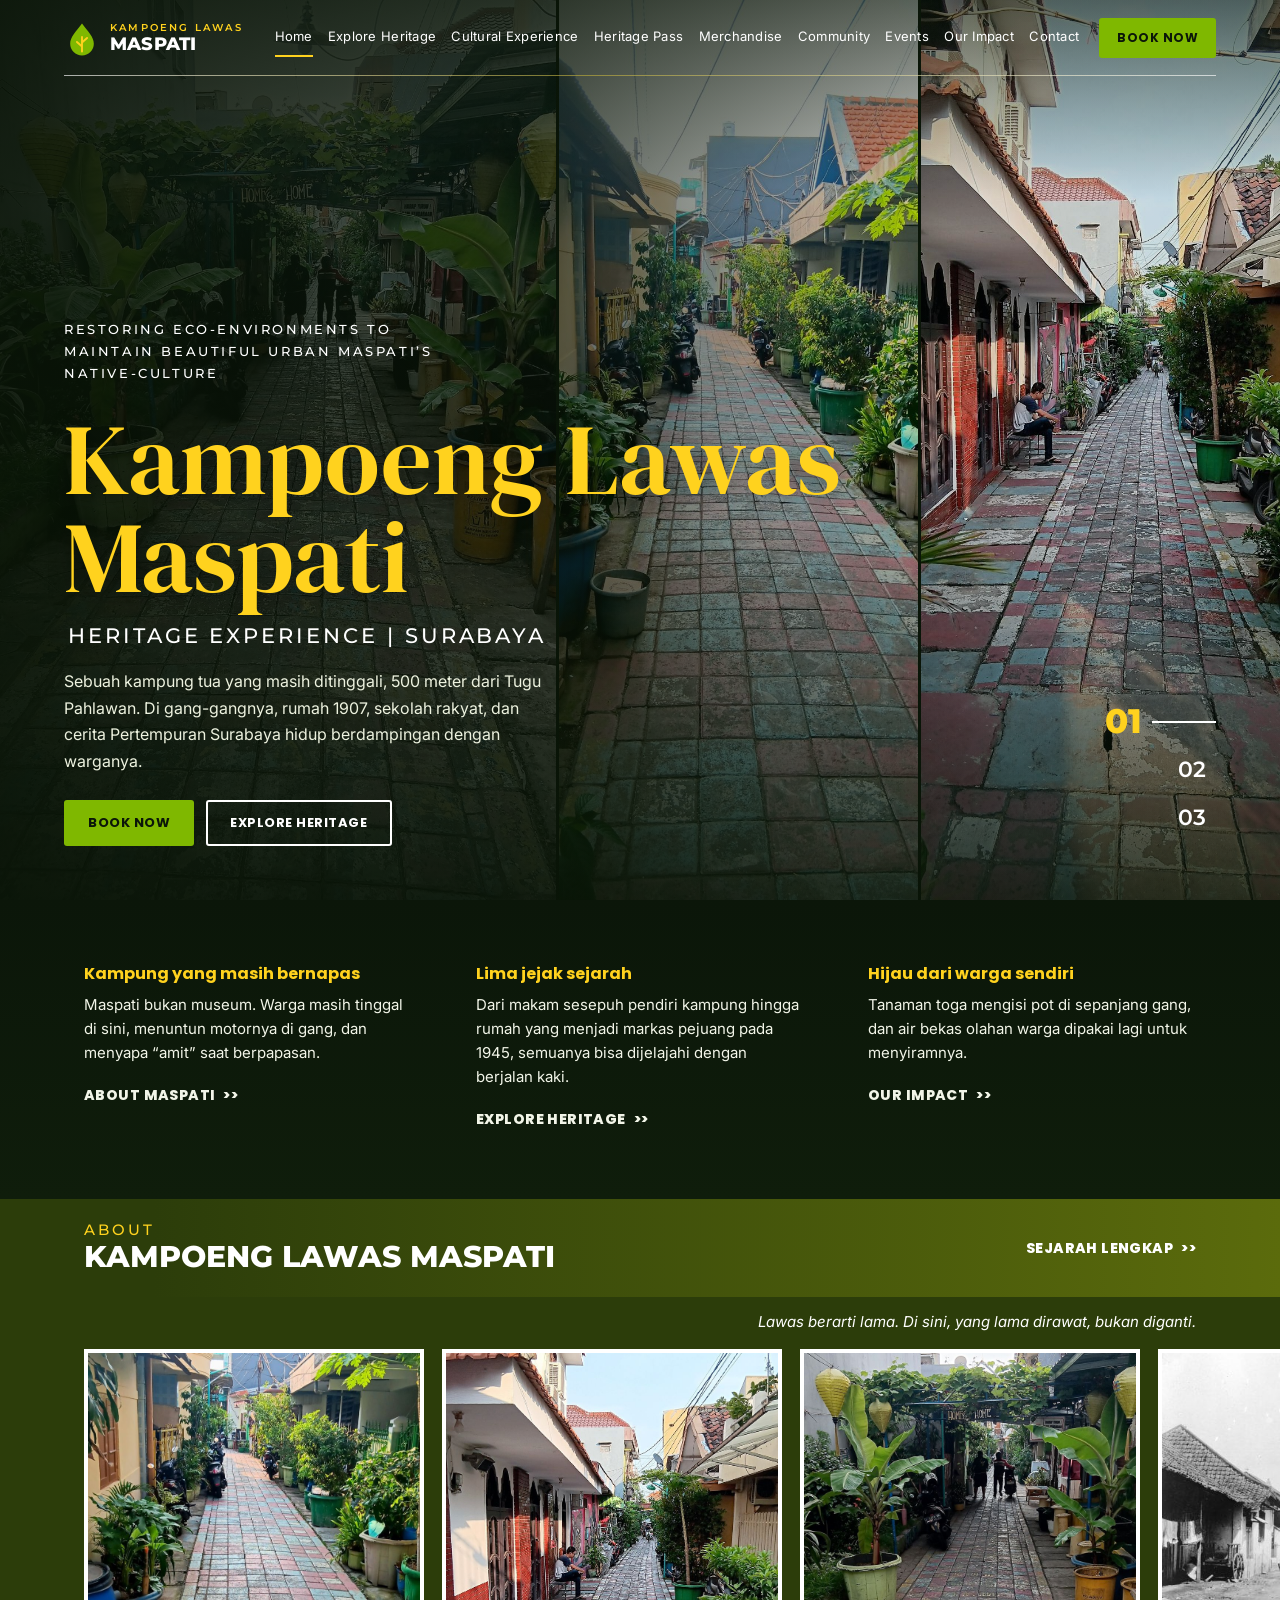
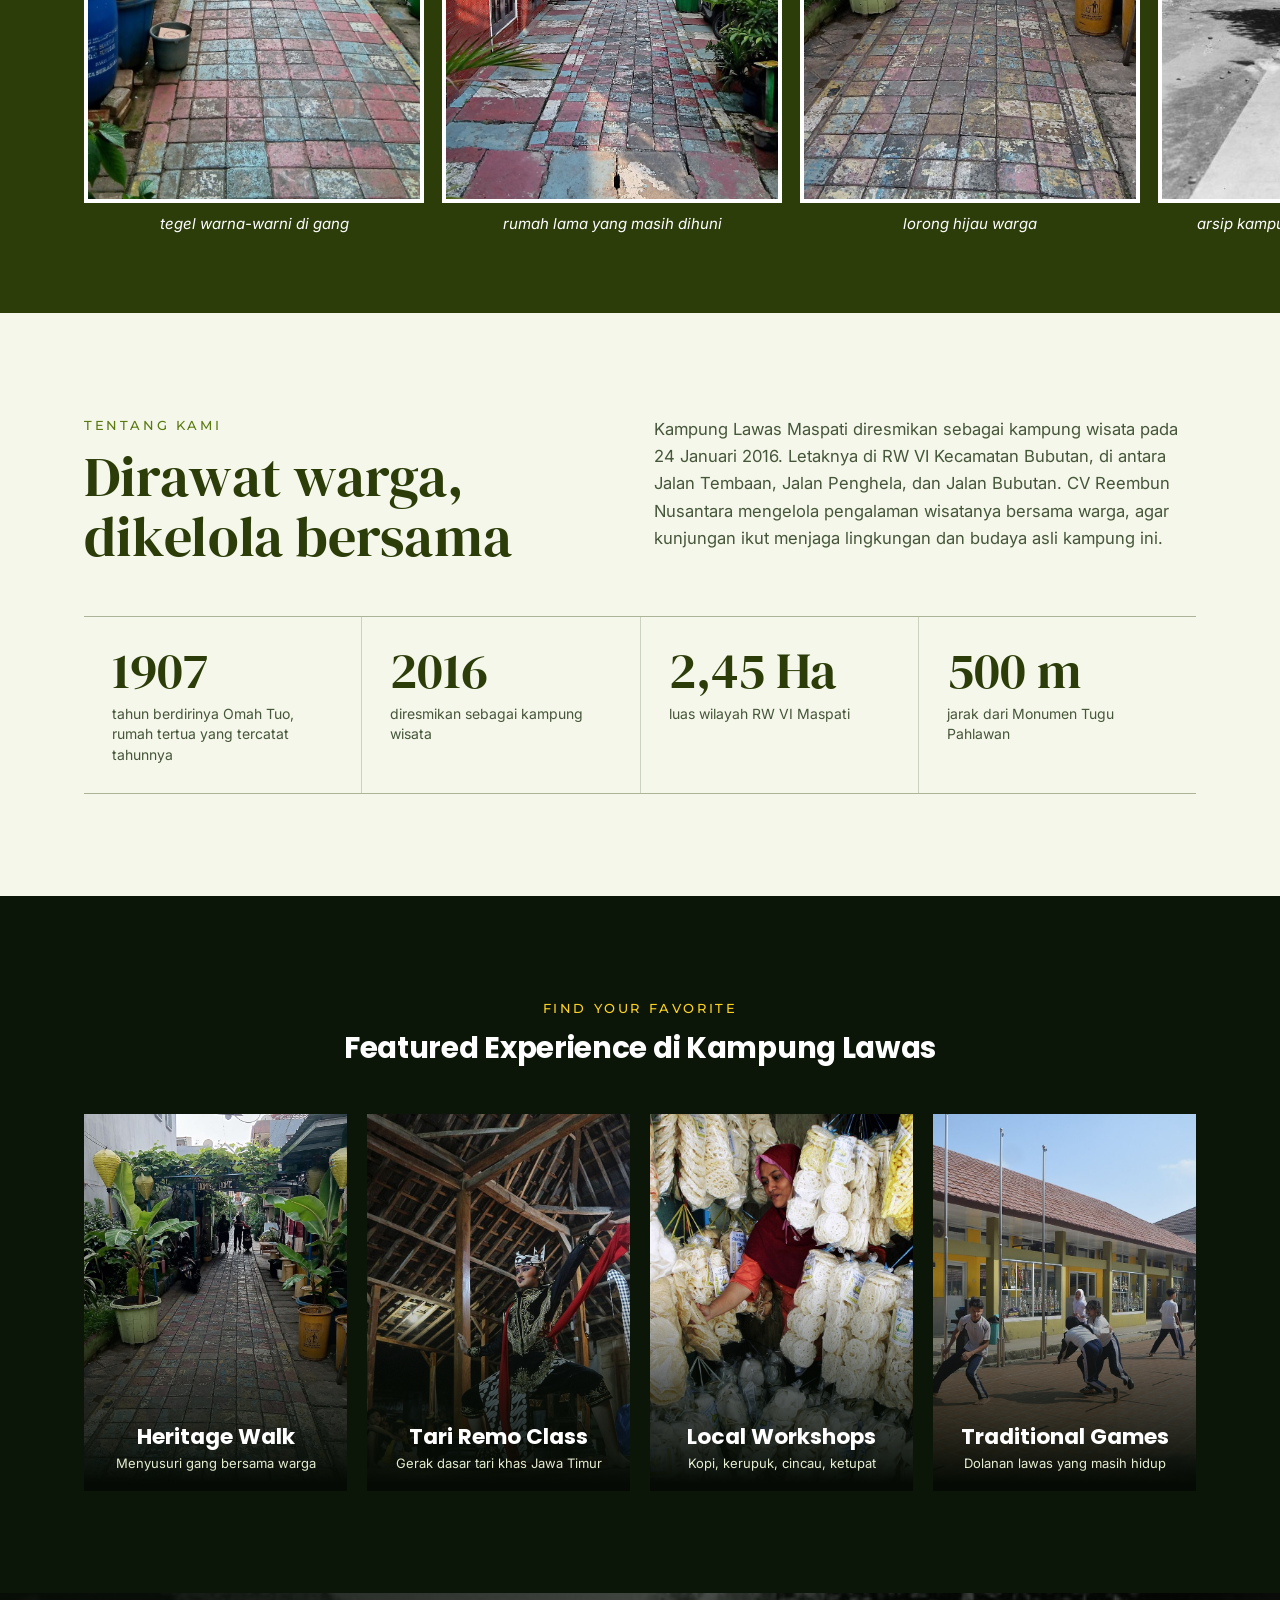
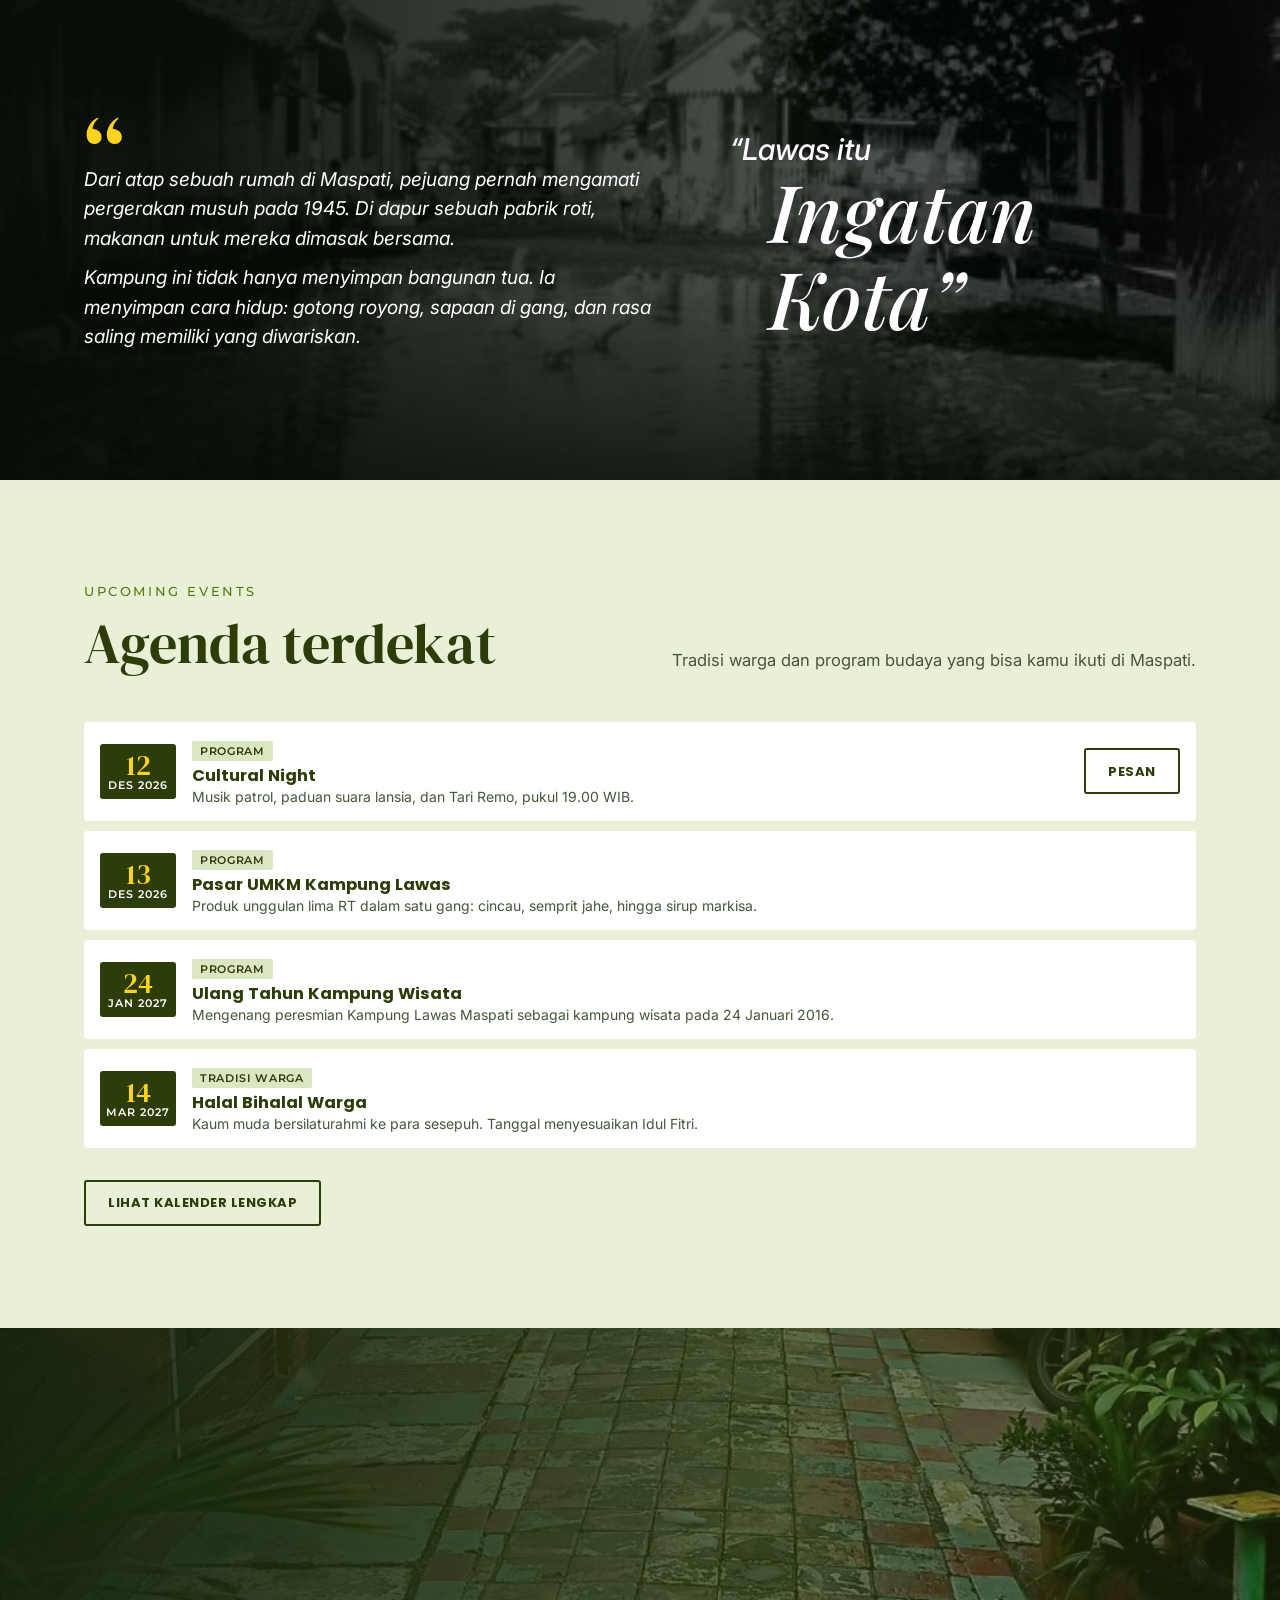
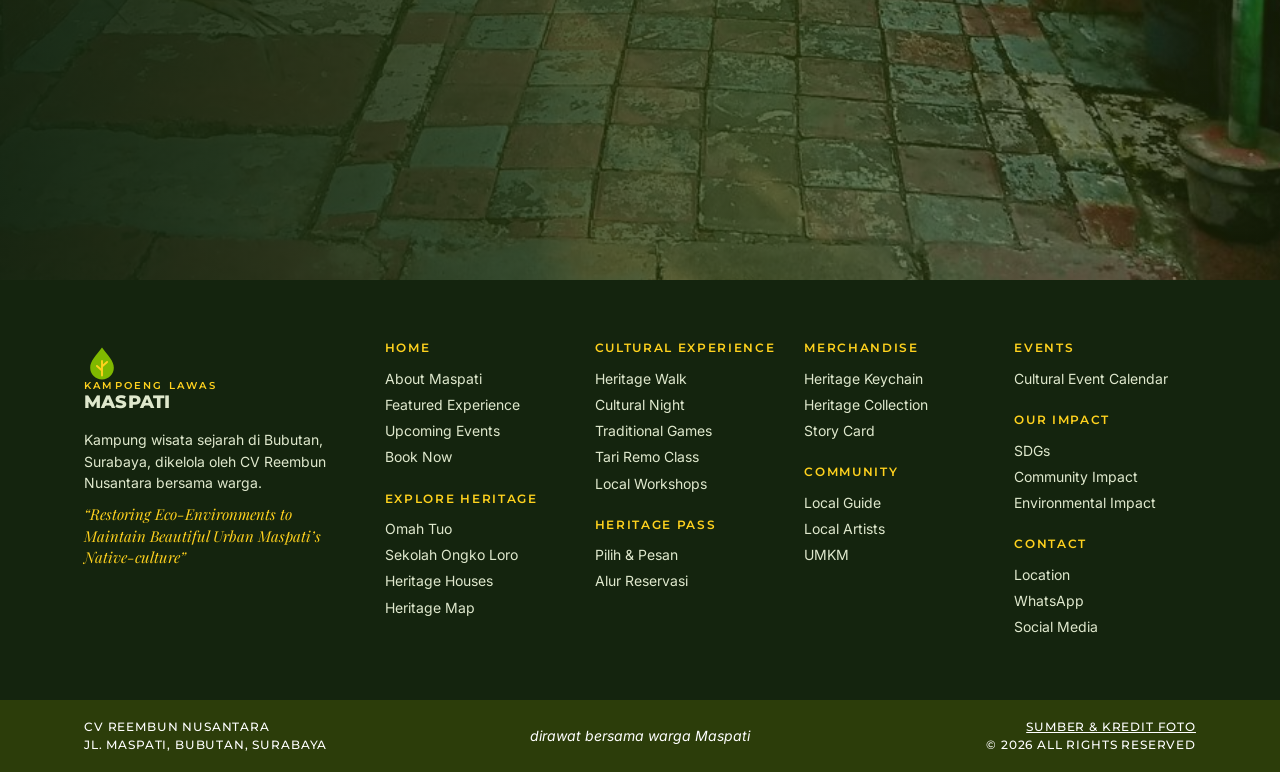
==== index.html @ 23a70f5b "Add Kampoeng Lawas Maspati website Static multi-page site for CV Reembun Nusantara with heritage map" ====
<!doctype html>
<html lang="id">
<head>
<meta charset="utf-8">
<meta name="viewport" content="width=device-width, initial-scale=1">
<title>Kampoeng Lawas Maspati | Heritage Experience Surabaya</title>
<meta name="description" content="Kampung wisata sejarah di jantung Surabaya, dikelola CV Reembun Nusantara. Jelajahi Omah Tuo, Sekolah Ongko Loro, dan budaya warga Maspati.">
<link rel="icon" href="assets/favicon.svg" type="image/svg+xml">
<link rel="preconnect" href="https://fonts.googleapis.com">
<link rel="preconnect" href="https://fonts.gstatic.com" crossorigin>
<link href="https://fonts.googleapis.com/css2?family=DM+Serif+Display&family=Inter:ital,wght@0,400;0,600;1,400;1,500&family=Montserrat:wght@400;500;600;700;800&family=Playfair+Display:ital,wght@1,500&family=Poppins:wght@600;700;800&display=swap" rel="stylesheet">
<link rel="stylesheet" href="css/style.css">
<script>document.documentElement.classList.add("js")</script>
</head>
<body>
<a class="skip" href="#isi">Lewati ke isi</a>
<header class="site-header">
  <div class="header-in">
    <a class="brand" href="index.html" aria-label="Kampoeng Lawas Maspati, beranda"><svg viewBox="0 0 64 64" aria-hidden="true"><path d="M32 6C21 21 11 30 11 42a21 21 0 0 0 42 0C53 30 43 21 32 6Z" fill="#7fb800"/><path d="M32 56V30m0 10 9-8m-9 15-9-8" fill="none" stroke="#ffd21e" stroke-width="3.4" stroke-linecap="round"/></svg><span><small>Kampoeng Lawas</small><b>Maspati</b></span></a>
    <button class="burger" type="button" aria-label="Buka menu" aria-expanded="false" aria-controls="nav"><span></span><span></span><span></span></button>
    <nav class="nav" id="nav" aria-label="Menu utama">
      <ul class="nav-list">
        <li class="nav-item"><a class="nav-link" href="index.html" aria-current="page">Home</a>
          <ul class="sub"><li><a href="index.html#about">About Maspati</a></li><li><a href="index.html#featured">Featured Experience</a></li><li><a href="index.html#upcoming">Upcoming Events</a></li><li><a href="index.html#book">Book Now</a></li></ul></li>
        <li class="nav-item"><a class="nav-link" href="explore.html">Explore Heritage</a>
          <ul class="sub"><li><a href="explore.html#omah-tuo">Omah Tuo</a></li><li><a href="explore.html#ongko-loro">Sekolah Ongko Loro</a></li><li><a href="explore.html#houses">Heritage Houses</a></li><li><a href="explore.html#map">Heritage Map</a></li></ul></li>
        <li class="nav-item"><a class="nav-link" href="experience.html">Cultural Experience</a>
          <ul class="sub"><li><a href="experience.html#walk">Heritage Walk</a></li><li><a href="experience.html#night">Cultural Night</a></li><li><a href="experience.html#games">Traditional Games</a></li><li><a href="experience.html#remo">Tari Remo Class</a></li><li><a href="experience.html#workshops">Local Workshops</a></li></ul></li>
        <li class="nav-item"><a class="nav-link" href="pass.html">Heritage Pass</a>
          <ul class="sub"><li><a href="pass.html#booking">Pilih & Pesan</a></li><li><a href="pass.html#alur">Alur Reservasi</a></li></ul></li>
        <li class="nav-item"><a class="nav-link" href="merchandise.html">Merchandise</a>
          <ul class="sub"><li><a href="merchandise.html#keychain">Heritage Keychain</a></li><li><a href="merchandise.html#collection">Heritage Collection</a></li><li><a href="merchandise.html#story">Story Card</a></li></ul></li>
        <li class="nav-item"><a class="nav-link" href="community.html">Community</a>
          <ul class="sub"><li><a href="community.html#guide">Local Guide</a></li><li><a href="community.html#artists">Local Artists</a></li><li><a href="community.html#umkm">UMKM</a></li></ul></li>
        <li class="nav-item"><a class="nav-link" href="events.html">Events</a>
          <ul class="sub"><li><a href="events.html#calendar">Cultural Event Calendar</a></li></ul></li>
        <li class="nav-item"><a class="nav-link" href="impact.html">Our Impact</a>
          <ul class="sub"><li><a href="impact.html#sdgs">SDGs</a></li><li><a href="impact.html#community">Community Impact</a></li><li><a href="impact.html#environment">Environmental Impact</a></li></ul></li>
        <li class="nav-item"><a class="nav-link" href="contact.html">Contact</a>
          <ul class="sub"><li><a href="contact.html#location">Location</a></li><li><a href="contact.html#whatsapp">WhatsApp</a></li><li><a href="contact.html#social">Social Media</a></li></ul></li>
      </ul>
    </nav>
    <a class="btn btn--lime header-cta" href="pass.html">Book Now</a>
  </div>
</header>
<main id="isi">
<section class="hero">
  <div class="hero-panels" aria-hidden="true">
    <div class="hp is-active"><img src="assets/img/maspati-3.jpg" alt="" style="object-position:50% 62%"></div>
    <div class="hp"><img src="assets/img/maspati-1.jpg" alt="" style="object-position:50% 60%"></div>
    <div class="hp"><img src="assets/img/maspati-2.jpg" alt="" style="object-position:50% 60%"></div>
  </div>
  <div class="hero-body">
    <div>
      <p class="eyebrow">Restoring Eco-Environments to Maintain Beautiful Urban Maspati’s Native-culture</p>
      <h1><span>Kampoeng Lawas</span><span>Maspati</span></h1>
      <p class="hero-sub">Heritage Experience | Surabaya</p>
      <p class="hero-txt">Sebuah kampung tua yang masih ditinggali, 500 meter dari Tugu Pahlawan. Di gang-gangnya, rumah 1907, sekolah rakyat, dan cerita Pertempuran Surabaya hidup berdampingan dengan warganya.</p>
      <div class="btns"><a class="btn btn--lime" href="pass.html">Book Now</a><a class="btn btn--line" href="explore.html">Explore Heritage</a></div>
    </div>
    <div class="hero-index" role="group" aria-label="Pilih foto gang">
      <button type="button">01</button><button type="button">02</button><button type="button">03</button>
    </div>
  </div>
</section>

<section class="trio"><div class="wrap trio-grid">
  <div class="reveal"><h2>Kampung yang masih bernapas</h2><p>Maspati bukan museum. Warga masih tinggal di sini, menuntun motornya di gang, dan menyapa “amit” saat berpapasan.</p><a class="swipe" href="#about">About Maspati</a></div>
  <div class="reveal"><h2>Lima jejak sejarah</h2><p>Dari makam sesepuh pendiri kampung hingga rumah yang menjadi markas pejuang pada 1945, semuanya bisa dijelajahi dengan berjalan kaki.</p><a class="swipe" href="explore.html">Explore Heritage</a></div>
  <div class="reveal"><h2>Hijau dari warga sendiri</h2><p>Tanaman toga mengisi pot di sepanjang gang, dan air bekas olahan warga dipakai lagi untuk menyiramnya.</p><a class="swipe" href="impact.html">Our Impact</a></div>
</div></section>

<section class="band" id="about">
  <div class="band-head"><div class="wrap">
    <div><small>About</small><strong>KAMPOENG LAWAS MASPATI</strong></div>
    <a class="swipe" href="explore.html">Sejarah lengkap</a>
  </div></div>
  <div class="wrap"><p class="band-tag caption-it">Lawas berarti lama. Di sini, yang lama dirawat, bukan diganti.</p></div>
  <div class="photo-strip" tabindex="0" aria-label="Galeri foto gang Maspati">
    <figure><div class="frame"><img src="assets/img/maspati-1.jpg" alt="Gang Maspati dengan lantai tegel warna-warni dan deretan pot hijau" loading="lazy" style="object-position:50% 70%"></div><figcaption class="caption-it">tegel warna-warni di gang</figcaption></figure>
    <figure><div class="frame"><img src="assets/img/maspati-2.jpg" alt="Rumah lama berdinding merah muda di sisi gang Maspati" loading="lazy" style="object-position:50% 40%"></div><figcaption class="caption-it">rumah lama yang masih dihuni</figcaption></figure>
    <figure><div class="frame"><img src="assets/img/maspati-3.jpg" alt="Lorong hijau dengan tanaman pisang hias di Maspati" loading="lazy" style="object-position:50% 60%"></div><figcaption class="caption-it">lorong hijau warga</figcaption></figure>
    <figure><div class="frame"><img src="assets/img/kampung-lama.jpg" alt="Foto arsip jalan kampung di Surabaya masa lalu" loading="lazy"></div><figcaption class="caption-it">arsip kampung Surabaya tempo dulu</figcaption></figure>
  </div>
</section>

<section class="sec sec--light"><div class="wrap">
  <div class="grid-2" style="margin-bottom:clamp(28px,4vw,48px)">
    <div class="reveal"><p class="eyebrow">Tentang kami</p><h2 class="title mt" style="margin-top:12px">Dirawat warga, dikelola bersama</h2></div>
    <div class="reveal"><p class="lead">Kampung Lawas Maspati diresmikan sebagai kampung wisata pada 24 Januari 2016. Letaknya di RW VI Kecamatan Bubutan, di antara Jalan Tembaan, Jalan Penghela, dan Jalan Bubutan. CV Reembun Nusantara mengelola pengalaman wisatanya bersama warga, agar kunjungan ikut menjaga lingkungan dan budaya asli kampung ini.</p></div>
  </div>
  <div class="stats reveal">
    <div class="stat"><b>1907</b><span>tahun berdirinya Omah Tuo, rumah tertua yang tercatat tahunnya</span></div>
    <div class="stat"><b>2016</b><span>diresmikan sebagai kampung wisata</span></div>
    <div class="stat"><b>2,45 Ha</b><span>luas wilayah RW VI Maspati</span></div>
    <div class="stat"><b>500 m</b><span>jarak dari Monumen Tugu Pahlawan</span></div>
  </div>
</div></section>

<section class="sec sec--dark" id="featured"><div class="wrap">
  <div class="sec-head" style="text-align:center;justify-items:center"><p class="eyebrow">Find your favorite</p><h2 class="subtitle">Featured Experience di Kampung Lawas</h2></div>
  <div class="places">
    <a class="place reveal" href="experience.html#walk"><img src="assets/img/maspati-3.jpg" alt="Gang Maspati yang rimbun oleh pot tanaman" loading="lazy"><div><h3>Heritage Walk</h3><p>Menyusuri gang bersama warga</p></div></a>
    <a class="place reveal" href="experience.html#remo"><img src="assets/img/tari-remo.jpg" alt="Penari Remo di atas panggung pendopo" loading="lazy"><div><h3>Tari Remo Class</h3><p>Gerak dasar tari khas Jawa Timur</p></div></a>
    <a class="place reveal" href="experience.html#workshops"><img src="assets/img/kerupuk.jpg" alt="Kerupuk pasir aneka warna yang digantung" loading="lazy"><div><h3>Local Workshops</h3><p>Kopi, kerupuk, cincau, ketupat</p></div></a>
    <a class="place reveal" href="experience.html#games"><img src="assets/img/gobak-sodor.jpg" alt="Anak-anak bermain gobak sodor di halaman" loading="lazy"><div><h3>Traditional Games</h3><p>Dolanan lawas yang masih hidup</p></div></a>
  </div>
</div></section>

<section class="quote">
  <img src="assets/img/kampung-lama-2.jpg" alt="" loading="lazy">
  <div class="wrap quote-in">
    <div class="reveal">
      <div class="quote-mark" aria-hidden="true">“</div>
      <p class="quote-txt">Dari atap sebuah rumah di Maspati, pejuang pernah mengamati pergerakan musuh pada 1945. Di dapur sebuah pabrik roti, makanan untuk mereka dimasak bersama.</p>
      <p class="quote-txt">Kampung ini tidak hanya menyimpan bangunan tua. Ia menyimpan cara hidup: gotong royong, sapaan di gang, dan rasa saling memiliki yang diwariskan.</p>
    </div>
    <p class="quote-big reveal">“Lawas itu<em>Ingatan Kota”</em></p>
  </div>
</section>

<section class="sec sec--sage" id="upcoming"><div class="wrap">
  <div class="sec-head sec-head--split">
  <p class="eyebrow">Upcoming events</p>
  <h2 class="title">Agenda terdekat</h2>
  <p class="lead">Tradisi warga dan program budaya yang bisa kamu ikuti di Maspati.</p>
</div>
  <ul class="ev-list" data-upcoming="4"></ul>
  <p class="mt"><a class="btn btn--ghost" href="events.html">Lihat kalender lengkap</a></p>
</div></section>

<section class="cta" id="book">
  <img src="assets/img/maspati-2.jpg" alt="" loading="lazy">
  <div class="wrap reveal">
    <p class="eyebrow" style="color:var(--gold);margin-bottom:10px">Book now</p>
    <h2 class="title">Satu pass untuk masuk ke cerita Maspati</h2>
    <p>Pilih pengalaman, tentukan tanggal, lalu tunjukkan QR e-ticket saat tiba. Heritage Walk mulai Rp5.000 per orang.</p>
    <a class="btn btn--lime" href="pass.html">Pesan Heritage Pass</a>
  </div>
</section>
</main>
<footer>
  <div class="foot-map"><div class="wrap foot-grid">
    <div class="foot-brand">
      <a class="brand" href="index.html" aria-label="Beranda"><svg viewBox="0 0 64 64" aria-hidden="true"><path d="M32 6C21 21 11 30 11 42a21 21 0 0 0 42 0C53 30 43 21 32 6Z" fill="#7fb800"/><path d="M32 56V30m0 10 9-8m-9 15-9-8" fill="none" stroke="#ffd21e" stroke-width="3.4" stroke-linecap="round"/></svg><span><small>Kampoeng Lawas</small><b>Maspati</b></span></a>
      <p>Kampung wisata sejarah di Bubutan, Surabaya, dikelola oleh CV Reembun Nusantara bersama warga.</p>
      <em>“Restoring Eco-Environments to Maintain Beautiful Urban Maspati’s Native-culture”</em>
    </div>
    <div><h2>Home</h2><a href="index.html#about">About Maspati</a><a href="index.html#featured">Featured Experience</a><a href="index.html#upcoming">Upcoming Events</a><a href="index.html#book">Book Now</a><h2>Explore Heritage</h2><a href="explore.html#omah-tuo">Omah Tuo</a><a href="explore.html#ongko-loro">Sekolah Ongko Loro</a><a href="explore.html#houses">Heritage Houses</a><a href="explore.html#map">Heritage Map</a></div>
    <div><h2>Cultural Experience</h2><a href="experience.html#walk">Heritage Walk</a><a href="experience.html#night">Cultural Night</a><a href="experience.html#games">Traditional Games</a><a href="experience.html#remo">Tari Remo Class</a><a href="experience.html#workshops">Local Workshops</a><h2>Heritage Pass</h2><a href="pass.html#booking">Pilih & Pesan</a><a href="pass.html#alur">Alur Reservasi</a></div>
    <div><h2>Merchandise</h2><a href="merchandise.html#keychain">Heritage Keychain</a><a href="merchandise.html#collection">Heritage Collection</a><a href="merchandise.html#story">Story Card</a><h2>Community</h2><a href="community.html#guide">Local Guide</a><a href="community.html#artists">Local Artists</a><a href="community.html#umkm">UMKM</a></div>
    <div><h2>Events</h2><a href="events.html#calendar">Cultural Event Calendar</a><h2>Our Impact</h2><a href="impact.html#sdgs">SDGs</a><a href="impact.html#community">Community Impact</a><a href="impact.html#environment">Environmental Impact</a><h2>Contact</h2><a href="contact.html#location">Location</a><a href="contact.html#whatsapp">WhatsApp</a><a href="contact.html#social">Social Media</a></div>
  </div></div>
  <div class="foot-bar"><div class="wrap">
    <p>CV REEMBUN NUSANTARA<br>JL. MASPATI, BUBUTAN, SURABAYA</p>
    <p>dirawat bersama warga Maspati</p>
    <p><a href="credits.html">SUMBER &amp; KREDIT FOTO</a><br>© 2026 ALL RIGHTS RESERVED</p>
  </div></div>
</footer>
<script src="js/config.js"></script>
<script src="js/main.js"></script>
</body>
</html>
---- css/style.css ----
/* ==========================================================
   Kampoeng Lawas Maspati — CV Reembun Nusantara
   Palet hijau tua–muda, aksen kuning dari referensi desain.
   Font: DM Serif Display (judul), Montserrat (label),
   Poppins (subjudul), Inter (isi), Playfair Display (italik).
   ========================================================== */
:root{
  --forest-950:#0b1609; --forest-900:#14240e; --moss-800:#2c3d0a; --olive-700:#4a5c0e;
  --leaf-600:#5a7a10; --lime-500:#7fb800; --lime-300:#b5d65a; --sage-200:#dbe6c2;
  --sage-100:#eaf0d8; --sage-50:#f4f7e9; --gold:#ffd21e; --white:#fff;
  --ink:#1b2a12; --ink-soft:#46563a;
  --serif:"DM Serif Display",Georgia,serif; --label:"Montserrat",Arial,sans-serif;
  --head:"Poppins",Arial,sans-serif; --body:"Inter",Arial,sans-serif;
  --italic:"Playfair Display",Georgia,serif;
  --gutter:clamp(16px,5vw,72px); --wrap:1240px; --header:76px;
}
*,*::before,*::after{box-sizing:border-box}
html{scroll-behavior:smooth;scroll-padding-top:calc(var(--header) + 16px);-webkit-text-size-adjust:100%}
body{margin:0;background:var(--forest-950);color:var(--ink);font:400 16px/1.65 var(--body);overflow-x:hidden}
[hidden]{display:none!important}
img,svg{display:block;max-width:100%}
img{height:auto}
a{color:inherit}
h1,h2,h3,h4,p,ul,ol,figure{margin:0}
ul,ol{padding:0;list-style:none}
button,input,select,textarea{font:inherit;color:inherit}
button{cursor:pointer}
:focus-visible{outline:3px solid var(--gold);outline-offset:3px}
.skip{position:fixed;left:16px;top:-60px;z-index:200;background:var(--gold);color:var(--ink);padding:10px 16px;font-weight:600}
.skip:focus{top:12px}
.wrap{width:min(100%,var(--wrap));margin-inline:auto;padding-inline:var(--gutter)}
main{display:block}

/* ---------- tipografi ---------- */
.eyebrow{font:500 clamp(11px,1.1vw,13px)/1.5 var(--label);letter-spacing:.2em;text-transform:uppercase}
.title{font:400 clamp(32px,4.4vw,56px)/1.08 var(--serif);letter-spacing:.002em}
.title--md{font-size:clamp(26px,3vw,38px)}
.subtitle{font:700 clamp(21px,2.3vw,30px)/1.2 var(--head);letter-spacing:-.01em}
.lead{font-size:clamp(16px,1.3vw,18px);max-width:64ch}
.caption-it{font:italic 400 15px/1.5 var(--body)}
.sec-head{display:grid;gap:12px;margin-bottom:clamp(28px,4vw,48px)}
.sec-head--split{grid-template-columns:minmax(0,1fr) minmax(0,1fr);align-items:end;gap:12px 48px}
.sec-head--split .eyebrow{grid-column:1/-1}
.sec-head--split .lead{justify-self:end}

/* ---------- warna blok ---------- */
.sec{padding-block:clamp(56px,8vw,104px)}
.sec--light{background:var(--sage-50);color:var(--ink)}
.sec--sage{background:var(--sage-100);color:var(--ink)}
.sec--moss{background:var(--moss-800);color:var(--white)}
.sec--dark{background:var(--forest-950);color:var(--white)}
.sec--light .eyebrow,.sec--sage .eyebrow{color:var(--leaf-600)}
.sec--moss .eyebrow,.sec--dark .eyebrow{color:var(--gold)}
.sec--light .title,.sec--sage .title{color:var(--moss-800)}
.sec--moss .title,.sec--dark .title{color:var(--gold)}
.sec--light .lead,.sec--sage .lead{color:var(--ink-soft)}
.sec--moss .lead,.sec--dark .lead{color:var(--sage-200)}

/* ---------- tombol ---------- */
.btn{display:inline-flex;align-items:center;justify-content:center;gap:8px;min-height:46px;padding:10px 22px;border:2px solid transparent;border-radius:3px;font:700 13px/1.2 var(--head);letter-spacing:.04em;text-transform:uppercase;text-decoration:none;transition:background .2s,color .2s,border-color .2s,transform .2s}
.btn:hover{transform:translateY(-2px)}
.btn--lime{background:var(--lime-500);color:var(--forest-950)}
.btn--lime:hover{background:var(--lime-300)}
.btn--line{border-color:var(--white);color:var(--white);background:transparent}
.btn--line:hover{background:var(--white);color:var(--forest-950)}
.btn--dark{background:var(--moss-800);color:var(--white)}
.btn--dark:hover{background:var(--olive-700)}
.btn--ghost{border-color:var(--moss-800);color:var(--moss-800);background:transparent}
.btn--ghost:hover{background:var(--moss-800);color:var(--white)}

.btns{display:flex;flex-wrap:wrap;gap:12px}
.swipe{font:800 14px/1 var(--head);letter-spacing:.03em;text-transform:uppercase;text-decoration:none;display:inline-flex;gap:8px;align-items:center;min-height:32px}
.swipe::after{content:">>";transition:transform .2s}
.swipe:hover::after{transform:translateX(5px)}

/* ---------- header ---------- */
.site-header{position:fixed;inset:0 0 auto;z-index:100;color:var(--white);transition:background .25s,box-shadow .25s}
.site-header::after{content:"";position:absolute;left:var(--gutter);right:var(--gutter);bottom:0;height:1px;background:linear-gradient(90deg,#fff,#b9a93a 45%,#fff);opacity:.65;transition:opacity .25s}
.site-header.scrolled{background:linear-gradient(90deg,var(--moss-800),var(--olive-700) 62%,#5a6a0c);box-shadow:0 6px 22px rgba(0,0,0,.28)}
.site-header.scrolled::after{opacity:0}
.header-in{display:flex;align-items:center;gap:20px;min-height:var(--header);padding-inline:var(--gutter);max-width:1560px;margin-inline:auto}
.brand{display:flex;align-items:center;gap:10px;text-decoration:none;flex:none}
.brand svg{width:36px;height:36px}
.brand small{display:block;font:600 10px/1.2 var(--label);letter-spacing:.22em;color:var(--gold);text-transform:uppercase}
.brand b{display:block;font:800 18px/1.15 var(--label);letter-spacing:.01em;text-transform:uppercase}
.nav{margin-left:auto}
.nav-list{display:flex;align-items:center;gap:clamp(10px,1.2vw,20px)}
.nav-item{position:relative}
.nav-link{display:block;padding:10px 0;font:400 13px/1.2 var(--body);letter-spacing:.02em;text-decoration:none;white-space:nowrap;border-bottom:2px solid transparent}
.nav-link:hover,.nav-item:focus-within>.nav-link{color:var(--gold)}
.nav-link[aria-current="page"]{border-bottom-color:var(--gold)}
.sub{position:absolute;top:100%;left:-16px;min-width:224px;padding:8px;background:var(--forest-900);border-top:3px solid var(--lime-500);box-shadow:0 14px 30px rgba(0,0,0,.4);opacity:0;visibility:hidden;transform:translateY(6px);transition:opacity .16s,transform .16s,visibility .16s}
.nav-item:hover .sub,.nav-item:focus-within .sub{opacity:1;visibility:visible;transform:none}
.nav-item:nth-last-child(-n+3) .sub{left:auto;right:-16px}
.sub a{display:block;padding:8px 10px;font-size:13.5px;line-height:1.3;text-decoration:none}
.sub a:hover,.sub a:focus{background:var(--moss-800);color:var(--gold)}
.header-cta{flex:none;min-height:40px;padding:8px 16px;font-size:12px}
.burger{display:none;margin-left:auto;width:46px;height:46px;background:none;border:0;padding:11px;color:#fff}
.burger span{display:block;height:2px;background:currentColor;margin:5px 0;transition:transform .2s,opacity .2s}
.burger[aria-expanded="true"] span:nth-child(1){transform:translateY(7px) rotate(45deg)}
.burger[aria-expanded="true"] span:nth-child(2){opacity:0}
.burger[aria-expanded="true"] span:nth-child(3){transform:translateY(-7px) rotate(-45deg)}
@media (max-width:1240px){
  .burger{display:block}
  .header-cta{display:none}
  .nav{position:fixed;inset:var(--header) 0 0;margin:0;background:var(--forest-900);overflow-y:auto;padding:12px var(--gutter) 40px;transform:translateX(100%);visibility:hidden;transition:transform .25s,visibility .25s}
  .nav.open{transform:none;visibility:visible}
  .nav-list{display:block}
  .nav-item{border-bottom:1px solid rgba(255,255,255,.14);padding-block:8px}
  .nav-link{font:600 16px/1.3 var(--head);padding:10px 0;border:0}
  .nav-link[aria-current="page"]{color:var(--gold)}
  .sub{position:static;opacity:1;visibility:visible;transform:none;box-shadow:none;background:none;border:0;padding:0 0 6px;display:grid;grid-template-columns:repeat(2,minmax(0,1fr))}
  body.nav-open{overflow:hidden}
  body.nav-open .site-header{background:var(--forest-900)}
}

/* ---------- hero beranda ---------- */
.hero{position:relative;min-height:max(100svh,640px);display:flex;flex-direction:column;justify-content:flex-end;color:var(--white);background:var(--forest-950);overflow:hidden;isolation:isolate}
.hero-panels{position:absolute;inset:0;display:flex;gap:3px;z-index:-2}
.hp{position:relative;flex:1 1 0;min-width:0;overflow:hidden;transition:flex-grow .7s cubic-bezier(.3,.7,.2,1)}
.hp.is-active{flex-grow:1.55}
.hp img{position:absolute;inset:0;width:100%;height:100%;object-fit:cover}
.hero::before{content:"";position:absolute;inset:0;z-index:-1;background:linear-gradient(90deg,rgba(9,20,7,.92) 0,rgba(9,20,7,.68) 40%,rgba(9,20,7,.12) 74%),linear-gradient(0deg,rgba(9,20,7,.8),transparent 44%),linear-gradient(180deg,rgba(9,20,7,.6),transparent 22%)}
.hero-body{padding:calc(var(--header) + 40px) var(--gutter) clamp(36px,6vh,72px);max-width:1560px;width:100%;margin-inline:auto;display:grid;grid-template-columns:minmax(0,1fr) auto;align-items:end;gap:32px}
.hero .eyebrow{max-width:46ch;line-height:1.7;margin-bottom:clamp(16px,3vh,30px)}
.hero h1{font:400 clamp(50px,7.8vw,116px)/.98 var(--serif);color:var(--gold);text-shadow:0 3px 22px rgba(0,0,0,.45)}
.hero h1 span{display:block}
.hero-sub{font:500 clamp(14px,1.7vw,21px)/1.4 var(--label);letter-spacing:.14em;text-transform:uppercase;margin:14px 0 18px 4px}
.hero-txt{max-width:50ch;margin-bottom:26px;color:#edf2df}
.hero-index{display:grid;gap:4px;justify-items:end;position:relative;padding-bottom:6px}
.hero-index button{min-height:44px;min-width:44px;display:flex;align-items:center;justify-content:flex-end;gap:10px;background:none;border:0;padding:3px 0;color:var(--white);font:600 22px/1.1 var(--label);transition:color .2s}
.hero-index button::after{content:"";width:0;height:2px;background:var(--white);transition:width .3s}
.hero-index button.on{color:var(--gold);font-size:34px;font-weight:800}
.hero-index button.on::after{width:64px}

/* tiga kolom di bawah hero */
.trio{background:linear-gradient(180deg,var(--forest-950),#0f1d0b);color:#f2f5e8;padding-block:clamp(40px,5vw,64px)}
.trio-grid{display:grid;grid-template-columns:repeat(3,minmax(0,1fr));gap:clamp(24px,5vw,72px)}
.trio h2{font:700 16px/1.3 var(--head);color:var(--gold);margin-bottom:8px}
.trio p{font-size:15px;line-height:1.6;margin-bottom:14px}

/* band hijau bergradasi */
.band{background:var(--moss-800);color:#fff;overflow:hidden;padding-bottom:clamp(40px,5vw,64px)}
.band-head{background:linear-gradient(90deg,var(--moss-800) 12%,#5b6b0c);padding-block:22px}
.band-head .wrap{display:flex;flex-wrap:wrap;justify-content:space-between;align-items:center;gap:8px 36px}
.band-head small{display:block;font:500 15px/1.2 var(--label);letter-spacing:.2em;color:var(--gold);text-transform:uppercase}
.band-head strong{font:800 clamp(22px,2.6vw,30px)/1.2 var(--label)}
.band-tag{padding-block:14px 16px;text-align:right}
.photo-strip{display:flex;gap:18px;overflow-x:auto;scroll-snap-type:x proximity;padding:0 var(--gutter) 14px;padding-left:max(var(--gutter),calc((100vw - var(--wrap))/2 + var(--gutter)));scrollbar-color:var(--lime-500) transparent}
.photo-strip figure{flex:0 0 clamp(240px,28vw,340px);scroll-snap-align:center}
.photo-strip .frame{border:4px solid #fff;aspect-ratio:3/4;overflow:hidden;background:var(--forest-900)}
.photo-strip img{width:100%;height:100%;object-fit:cover;transition:transform .6s}
.photo-strip figure:hover img{transform:scale(1.04)}
.photo-strip figcaption{text-align:center;padding-top:10px}

/* angka */
.stats{display:grid;grid-template-columns:repeat(4,minmax(0,1fr));gap:1px;background:rgba(44,61,10,.2);border-block:1px solid rgba(44,61,10,.2)}
.stat{background:var(--sage-50);padding:clamp(18px,2.4vw,28px)}
.stat b{display:block;font:400 clamp(34px,4vw,52px)/1 var(--serif);color:var(--moss-800)}
.stat span{display:block;margin-top:8px;font-size:14px;line-height:1.45;color:var(--ink-soft)}

/* kartu tempat */
.places{display:grid;grid-template-columns:repeat(4,minmax(0,1fr));gap:clamp(12px,1.6vw,20px)}
.place{position:relative;display:block;aspect-ratio:3/4.3;overflow:hidden;background:var(--forest-900);color:#fff;text-decoration:none}
.place img{position:absolute;inset:0;width:100%;height:100%;object-fit:cover;transition:transform .6s}
.place::after{content:"";position:absolute;inset:0;background:linear-gradient(0deg,#050b04 2%,rgba(5,11,4,.62) 28%,transparent 56%)}
.place:hover img{transform:scale(1.06)}
.place div{position:absolute;z-index:1;left:0;right:0;bottom:0;padding:18px 14px;text-align:center}
.place h3{font:700 clamp(17px,1.7vw,22px)/1.2 var(--head)}
.place p{font-size:13px;line-height:1.4;margin-top:4px;color:#e4ecd1}

/* blok foto gelap + kutipan */
.quote{position:relative;color:#fff;isolation:isolate;overflow:hidden;background:var(--forest-950)}
.quote>img{position:absolute;inset:0;width:100%;height:100%;object-fit:cover;z-index:-2;filter:brightness(.62) saturate(.85)}
.quote::before{content:"";position:absolute;inset:0;z-index:-1;background:linear-gradient(90deg,rgba(6,13,5,.92) 0,rgba(6,13,5,.55) 56%,rgba(6,13,5,.4)),linear-gradient(0deg,rgba(6,13,5,.7),transparent 40%)}
.quote-in{display:grid;grid-template-columns:minmax(0,1.1fr) minmax(0,.9fr);gap:32px clamp(28px,6vw,80px);align-items:center;padding-block:clamp(64px,10vw,130px)}
.quote-mark{font:400 96px/.7 var(--serif);color:var(--gold);height:44px}
.quote-txt{font-style:italic;font-size:clamp(16px,1.5vw,19px);line-height:1.55}
.quote-txt+.quote-txt{margin-top:10px}
.quote-big{font:italic 500 clamp(21px,2.6vw,30px)/1.2 var(--body)}
.quote-big em{display:block;font:italic 500 clamp(44px,6.2vw,80px)/1.1 var(--italic);margin-left:clamp(18px,3vw,40px)}

/* hero halaman dalam */
.phero{position:relative;min-height:min(74vh,600px);display:flex;align-items:flex-end;color:#fff;background:var(--forest-950);isolation:isolate;overflow:hidden}
.phero>img{position:absolute;inset:0;width:100%;height:100%;object-fit:cover;z-index:-2}
.phero::before{content:"";position:absolute;inset:0;z-index:-1;background:linear-gradient(90deg,rgba(9,20,7,.9),rgba(9,20,7,.55) 55%,rgba(9,20,7,.3)),linear-gradient(0deg,rgba(9,20,7,.7),transparent 50%)}
.phero-in{width:100%;display:grid;grid-template-columns:minmax(0,1fr) auto;gap:32px;align-items:end;padding-block:calc(var(--header) + 48px) clamp(32px,5vw,56px)}
.phero h1{font:400 clamp(40px,6vw,80px)/1.02 var(--serif);color:var(--gold);text-shadow:0 2px 18px rgba(0,0,0,.4)}
.phero .eyebrow{margin-bottom:12px}
.phero p.lead{margin-top:14px;color:#edf2df}
.pidx{display:grid;gap:4px;min-width:200px}
.pidx a{display:flex;gap:12px;align-items:baseline;justify-content:flex-end;text-decoration:none;font:400 14px/1.3 var(--body);padding:3px 0}
.pidx b{font:700 19px/1 var(--label);min-width:28px;text-align:right}
.pidx a.on,.pidx a:hover{color:var(--gold)}

/* kartu umum */
.grid-2{display:grid;grid-template-columns:repeat(2,minmax(0,1fr));gap:clamp(18px,2.4vw,28px)}
.grid-3{display:grid;grid-template-columns:repeat(3,minmax(0,1fr));gap:clamp(18px,2.4vw,28px)}
.grid-4{display:grid;grid-template-columns:repeat(4,minmax(0,1fr));gap:clamp(14px,2vw,22px)}
.card{background:#fff;color:var(--ink);border-radius:4px;overflow:hidden;display:flex;flex-direction:column;box-shadow:0 1px 0 rgba(44,61,10,.14)}
.card .ph{aspect-ratio:4/3;overflow:hidden;background:var(--sage-200)}
.card .ph img{width:100%;height:100%;object-fit:cover}
.card .bd{padding:20px;display:flex;flex-direction:column;gap:8px;flex:1}
.card h3{font:700 19px/1.25 var(--head);color:var(--moss-800)}
.card p{font-size:15px;line-height:1.55;color:var(--ink-soft)}
.card .foot{margin-top:auto;padding-top:10px}
.sec--dark .card,.sec--moss .card{background:rgba(255,255,255,.07);color:#fff;box-shadow:inset 0 0 0 1px rgba(255,255,255,.14)}
.sec--dark .card h3,.sec--moss .card h3{color:var(--gold)}
.sec--dark .card p,.sec--moss .card p{color:var(--sage-200)}
.tag{display:inline-block;align-self:flex-start;padding:3px 8px;background:var(--sage-200);color:var(--moss-800);font:600 11px/1.3 var(--label);letter-spacing:.06em;text-transform:uppercase;border-radius:2px}
.tag--gold{background:var(--gold);color:var(--forest-900)}
.price{font:700 18px/1.2 var(--head);color:var(--leaf-600)}
.price small{font:400 13px var(--body);color:var(--ink-soft)}
.sec--moss .price,.sec--dark .price{color:var(--lime-300)}
.sec--moss .price small,.sec--dark .price small{color:var(--sage-200)}
.note{font-size:14px;line-height:1.5;padding:12px 14px;background:var(--sage-200);color:var(--ink);border-left:4px solid var(--lime-500)}
.sec--moss .note,.sec--dark .note{background:rgba(255,255,255,.08);color:#eef3df}
.mt{margin-top:clamp(20px,3vw,32px)}
.check li{position:relative;padding-left:24px;margin-bottom:7px;font-size:15px;line-height:1.5}
.check li::before{content:"";position:absolute;left:2px;top:.55em;width:11px;height:6px;border:solid var(--lime-500);border-width:0 0 2px 2px;transform:rotate(-45deg)}

/* fitur foto + teks */
.feature{display:grid;grid-template-columns:minmax(0,1fr) minmax(0,1.08fr);gap:clamp(24px,5vw,68px);align-items:center}
.feature--flip>.feature-img{order:2}
.feature-img img{width:100%;aspect-ratio:4/4.3;object-fit:cover;border:4px solid #fff}
.feature-img figcaption{font:italic 14px/1.45 var(--body);margin-top:9px}
.sec--light .feature-img figcaption,.sec--sage .feature-img figcaption{color:var(--ink-soft)}
.feature-num{font:800 clamp(52px,6vw,80px)/.9 var(--label);color:var(--lime-500)}
.feature-txt{display:grid;gap:14px}
.fact{display:grid;grid-template-columns:repeat(3,minmax(0,1fr));gap:12px;margin-top:4px}
.fact div{border-top:2px solid var(--lime-500);padding-top:8px;font-size:14px;line-height:1.4}
.fact b{display:block;font:700 18px/1.2 var(--head)}

/* timeline */
.tl{display:grid;grid-auto-flow:column;grid-auto-columns:minmax(150px,1fr);overflow-x:auto;padding-bottom:14px;scrollbar-color:var(--lime-500) transparent}
.tl li{padding:0 20px 0 0;position:relative}
.tl .yr{display:block;font:400 clamp(28px,3vw,38px)/1 var(--serif);color:var(--gold);padding-bottom:16px}
.tl .ln{position:relative;display:block;height:2px;background:var(--lime-500);margin:0 -20px 16px 0}
.tl .ln::before{content:"";position:absolute;top:-5px;left:0;width:12px;height:12px;border-radius:50%;background:var(--gold)}
.tl p{font-size:14.5px;line-height:1.5;color:var(--sage-200)}

/* peta */
.map-wrap{display:grid;grid-template-columns:minmax(0,1.5fr) minmax(280px,.9fr);gap:clamp(18px,3vw,36px);align-items:stretch}
.map-svg{width:100%;height:auto;background:#e3ebcb;border:4px solid #fff}
.pin{cursor:pointer}
.pin circle{fill:var(--moss-800);stroke:#fff;stroke-width:3;transition:fill .2s}
.pin text{fill:#fff;font:700 15px var(--label);pointer-events:none}
.pin:hover circle,.pin:focus circle,.pin.on circle{fill:#b98700}
.pin:focus{outline:none}
.pin:focus-visible circle{stroke:#000}
.map-panel{background:var(--moss-800);color:#fff;padding:clamp(20px,2.4vw,28px);display:flex;flex-direction:column;gap:10px}
.map-panel h3{font:400 28px/1.1 var(--serif);color:var(--gold)}
.map-panel p{font-size:15px;line-height:1.55;color:var(--sage-200)}
.map-list{display:flex;flex-wrap:wrap;gap:8px;margin-top:auto;padding-top:12px}
.map-list button{background:rgba(255,255,255,.1);border:1px solid rgba(255,255,255,.28);color:#fff;padding:7px 10px;font-size:13px;border-radius:2px}
.map-list button.on{background:var(--gold);color:var(--forest-900);border-color:var(--gold)}

/* tab workshop */
.tabs{display:flex;flex-wrap:wrap;gap:8px;margin-bottom:20px}
.tabs button{background:transparent;color:var(--moss-800);border:2px solid var(--moss-800);padding:10px 16px;font:600 14px/1.2 var(--head);border-radius:2px}
.tabs button[aria-selected="true"]{background:var(--moss-800);color:var(--gold)}
.tabp[hidden]{display:none}

/* aturan */
.rules{display:grid;grid-template-columns:repeat(4,minmax(0,1fr));gap:20px;counter-reset:r}
.rules li{counter-increment:r;border-top:2px solid var(--gold);padding-top:12px;font-size:15px;line-height:1.5;color:var(--sage-200)}
.rules li::before{content:"0" counter(r);display:block;font:800 22px/1 var(--label);color:var(--gold);margin-bottom:8px}
.rules b{display:block;color:#fff;font:700 16px/1.3 var(--head);margin-bottom:4px}

/* tabel */
.table-wrap{overflow-x:auto;background:#fff;border-radius:4px}
table{width:100%;border-collapse:collapse;min-width:520px;font-size:15px}
th{font:600 12px/1.3 var(--label);letter-spacing:.08em;text-transform:uppercase;text-align:left;background:var(--moss-800);color:#fff;padding:12px 16px}
td{padding:12px 16px;border-bottom:1px solid var(--sage-200);vertical-align:top}
tr:last-child td{border-bottom:0}

/* event */
.ev-list{display:grid;gap:10px}
.ev{display:grid;grid-template-columns:76px minmax(0,1fr) auto;gap:16px;align-items:center;padding:14px 16px;background:#fff;border-radius:4px;color:var(--ink)}
.ev-date{text-align:center;background:var(--moss-800);color:#fff;padding:7px 4px;border-radius:3px;font:600 11px/1.2 var(--label);letter-spacing:.08em;text-transform:uppercase}
.ev-date b{display:block;font:400 28px/1 var(--serif);color:var(--gold);letter-spacing:0}
.ev h3{font:700 16.5px/1.3 var(--head);color:var(--moss-800)}
.ev p{font-size:14px;line-height:1.45;color:var(--ink-soft)}
.ev .tag{margin-bottom:4px}
.cal-grid{display:grid;grid-template-columns:minmax(0,1.15fr) minmax(0,1fr);gap:clamp(20px,3vw,40px);align-items:start}
.cal{background:#fff;padding:clamp(14px,2vw,22px);border-radius:4px}
.cal-top{display:flex;justify-content:space-between;align-items:center;margin-bottom:12px}
.cal-top h3{font:400 26px/1.1 var(--serif);color:var(--moss-800)}
.cal-top button{width:44px;height:44px;border:2px solid var(--moss-800);background:none;color:var(--moss-800);font-size:18px;border-radius:2px}
.cal-week,.cal-days{display:grid;grid-template-columns:repeat(7,minmax(0,1fr));gap:4px}
.cal-week span{text-align:center;font:600 11px/2 var(--label);color:var(--ink-soft)}
.cal-days button,.cal-days span{aspect-ratio:1;display:flex;flex-direction:column;align-items:center;justify-content:center;gap:2px;border:0;padding:0;background:var(--sage-50);border-radius:3px;font-size:14px;min-width:0;color:var(--ink)}
.cal-days span{background:none}
.cal-days button.has{background:var(--sage-200);font-weight:700}
.cal-days button.today{box-shadow:inset 0 0 0 2px var(--lime-500)}
.cal-days button.sel{background:var(--moss-800);color:#fff}
.cal-days i{width:6px;height:6px;border-radius:50%;background:var(--leaf-600)}
.cal-days i.tradisi{background:#b98700}
.cal-days button.sel i{background:var(--gold)}
.chips{display:flex;flex-wrap:wrap;gap:8px;margin-bottom:14px}
.chips button{background:none;border:1px solid var(--moss-800);color:var(--moss-800);padding:7px 13px;font-size:13px;border-radius:20px}
.chips button[aria-pressed="true"]{background:var(--moss-800);color:#fff}
.legend{display:flex;flex-wrap:wrap;gap:6px 16px;margin-top:10px;font-size:13px;color:var(--ink-soft)}
.legend i{display:inline-block;width:8px;height:8px;border-radius:50%;margin-right:6px;background:var(--leaf-600)}
.legend i.tradisi{background:#b98700}
.ev-empty{padding:18px;background:#fff;border-radius:4px;color:var(--ink-soft)}

/* heritage pass */
.pass-grid{display:grid;grid-template-columns:minmax(0,1fr) 340px;gap:clamp(20px,3vw,36px);align-items:start}
.steps{display:grid;grid-template-columns:repeat(5,minmax(0,1fr));gap:4px;margin-bottom:24px}
.steps li{font:600 12px/1.3 var(--label);color:var(--ink-soft);border-top:4px solid var(--sage-200);padding-top:8px}
.steps li b{display:block;font-size:18px;font-weight:800}
.steps li.on{color:var(--moss-800);border-color:var(--lime-500)}
.steps li.done{color:var(--leaf-600);border-color:var(--leaf-600)}
.pane{background:#fff;padding:clamp(18px,3vw,32px);border-radius:4px}
.pane[hidden]{display:none}
.pane h2{font:400 clamp(26px,3vw,34px)/1.15 var(--serif);color:var(--moss-800);margin-bottom:6px}
.pane>p{color:var(--ink-soft);margin-bottom:18px}
.pkg-group{font:600 12px/1.3 var(--label);letter-spacing:.12em;text-transform:uppercase;color:var(--leaf-600);margin:20px 0 8px}
.pkg{display:grid;grid-template-columns:22px minmax(0,1fr) auto;gap:12px;align-items:start;padding:13px 14px;border:2px solid var(--sage-200);border-radius:4px;margin-bottom:8px;cursor:pointer;transition:border-color .15s,background .15s}
.pkg:hover{border-color:var(--lime-500)}
.pkg:has(input:checked){border-color:var(--moss-800);background:var(--sage-50)}
.pkg input{width:18px;height:18px;margin:2px 0 0;accent-color:var(--moss-800)}
.pkg b{display:block;font:600 15.5px/1.3 var(--head);color:var(--moss-800)}
.pkg small{display:block;font:400 13.5px/1.45 var(--body);color:var(--ink-soft)}
.pkg .amt{font:700 15px/1.3 var(--head);white-space:nowrap;text-align:right;color:var(--ink)}
.pkg .amt small{font:400 12px var(--body)}
.field{display:grid;gap:6px;margin-bottom:16px;min-width:0}
.field label,.field .lbl{font:600 14px/1.3 var(--head);color:var(--moss-800)}
.field input,.field select,.field textarea{width:100%;min-height:46px;padding:10px 12px;background:#fff;border:2px solid var(--sage-200);border-radius:3px;color:var(--ink)}
.field input:focus,.field select:focus,.field textarea:focus{border-color:var(--leaf-600);outline:none}
.field.bad input,.field.bad select,.field.bad textarea{border-color:#b3261e}
.err{display:none;color:#b3261e;font-size:13.5px}
.field.bad .err{display:block}
.form-2{display:grid;grid-template-columns:repeat(2,minmax(0,1fr));gap:0 16px}
.slot{display:flex;flex-wrap:wrap;gap:8px}
.slot label{display:inline-flex;align-items:center;gap:7px;min-height:44px;padding:8px 12px;border:2px solid var(--sage-200);border-radius:3px;font:400 14px/1.3 var(--body);color:var(--ink);cursor:pointer}
.slot label:has(input:checked){border-color:var(--moss-800);background:var(--sage-50)}
.slot input{accent-color:var(--moss-800);margin:0;width:auto;min-height:0}
.qty{display:inline-flex;align-items:center;border:2px solid var(--sage-200);border-radius:3px;width:max-content}
.qty button{width:44px;height:44px;border:0;background:var(--sage-100);font-size:19px;color:var(--moss-800)}
.qty output{min-width:52px;text-align:center;font-weight:700}
.hint{font-size:13.5px;line-height:1.4;color:var(--ink-soft)}
.pane-nav{display:flex;justify-content:space-between;gap:12px;margin-top:20px}
.sum{position:sticky;top:calc(var(--header) + 16px);background:var(--moss-800);color:#fff;padding:22px;border-radius:4px}
.sum h3{font:400 24px/1.1 var(--serif);color:var(--gold);margin-bottom:10px}
.sum dl{margin:0;display:grid;gap:8px;font-size:14.5px}
.sum dl div{display:flex;justify-content:space-between;gap:16px}
.sum dt{color:var(--sage-200);flex:none}
.sum dd{margin:0;text-align:right;min-width:0}
.sum .tot{border-top:1px solid rgba(255,255,255,.3);margin-top:12px;padding-top:12px;display:flex;justify-content:space-between;align-items:baseline;font:700 21px/1.2 var(--head)}
.sum .tot span:first-child{font:500 13px var(--label)}
.sum p{font-size:13px;line-height:1.45;color:var(--sage-200);margin-top:10px}
.ticket{display:grid;grid-template-columns:minmax(0,1fr) 220px;background:var(--moss-800);color:#fff;border-radius:6px;overflow:hidden}
.ticket-main{padding:24px}
.ticket-main h3{font:400 28px/1.1 var(--serif);color:var(--gold);margin:6px 0 14px}
.ticket dl{margin:0;display:grid;grid-template-columns:repeat(2,minmax(0,1fr));gap:10px 16px}
.ticket dt{font:500 11px/1.3 var(--label);letter-spacing:.08em;text-transform:uppercase;color:var(--sage-200)}
.ticket dd{margin:2px 0 0;font-weight:600;font-size:15px;overflow-wrap:anywhere}
.ticket-qr{background:#fff;color:var(--ink);padding:18px;display:grid;justify-items:center;align-content:center;gap:8px;text-align:center;border-left:3px dashed var(--lime-500)}
.ticket-qr svg{width:170px;height:170px}
.ticket-qr b{font:700 14px var(--label);letter-spacing:.03em}
.ok-line{color:var(--leaf-600);font:700 14px var(--head);margin-bottom:6px}

/* merchandise */
.prod .ph{background:var(--sage-100);display:grid;place-items:center;padding:22px}
.prod .ph svg{width:100%;height:100%;max-height:210px}
.grid-2 .prod .ph{aspect-ratio:16/8}
.story{perspective:1100px;background:none;border:0;padding:0;aspect-ratio:3/4.3;text-align:left;width:100%}
.story-in{position:relative;display:block;width:100%;height:100%;transition:transform .55s;transform-style:preserve-3d}
.story[aria-pressed="true"] .story-in{transform:rotateY(180deg)}
.story-f,.story-b{position:absolute;inset:0;backface-visibility:hidden;-webkit-backface-visibility:hidden;border-radius:6px;padding:14px;display:flex;flex-direction:column;overflow:hidden}
.story-f{background:var(--moss-800);color:#fff;border:4px solid #fff;justify-content:flex-end}
.story-f img{position:absolute;inset:0;width:100%;height:100%;object-fit:cover;opacity:.8}
.story-f::after{content:"";position:absolute;inset:0;background:linear-gradient(0deg,#0b1609 6%,transparent 66%)}
.story-f span{position:relative;z-index:1;font:400 21px/1.1 var(--serif);color:var(--gold)}
.story-f small{position:relative;z-index:1;font:500 11px/1.3 var(--label);letter-spacing:.06em;margin-top:6px}
.story-b{background:var(--sage-50);color:var(--ink);transform:rotateY(180deg);border:4px solid var(--lime-500);font-size:13.5px;line-height:1.45;gap:6px}
.story-b b{font:700 14.5px/1.25 var(--head);color:var(--moss-800)}
.stories{display:grid;grid-template-columns:repeat(5,minmax(0,1fr));gap:14px}

/* SDG */
.sdg{display:grid;grid-template-columns:64px minmax(0,1fr);gap:14px;padding:18px;background:rgba(255,255,255,.07);box-shadow:inset 0 0 0 1px rgba(255,255,255,.14);border-radius:4px}
.sdg b{display:grid;place-items:center;width:64px;height:64px;background:var(--lime-500);color:var(--forest-950);font:800 26px/1 var(--label);border-radius:3px}
.sdg h3{font:700 16.5px/1.3 var(--head);color:var(--gold);margin-bottom:4px}
.sdg p{font-size:14.5px;line-height:1.5;color:var(--sage-200)}

/* FAQ & kontak */
.faq details{border-bottom:1px solid rgba(44,61,10,.22);padding:13px 0}
.faq summary{font:600 16px/1.35 var(--head);color:var(--moss-800);cursor:pointer}
.faq p{margin-top:8px;color:var(--ink-soft);font-size:15px}
.contact-card{display:grid;gap:6px;justify-items:start;padding:18px 0;border-top:2px solid var(--lime-500)}
.contact-card h3{font:700 17px/1.3 var(--head);color:var(--moss-800)}
.map-embed{width:100%;aspect-ratio:16/11;border:4px solid #fff;background:var(--sage-200);display:block}
.src-list li{padding:10px 0;border-bottom:1px solid rgba(44,61,10,.18);font-size:15px;line-height:1.5}
.src-list a{color:var(--leaf-600)}

/* CTA */
.cta{position:relative;color:#fff;background:var(--forest-950);isolation:isolate;overflow:hidden}
.cta>img{position:absolute;inset:0;width:100%;height:100%;object-fit:cover;object-position:50% 72%;z-index:-2}
.cta::before{content:"";position:absolute;inset:0;background:linear-gradient(90deg,rgba(20,36,14,.95),rgba(44,61,10,.72) 60%,rgba(44,61,10,.4));z-index:-1}
.cta .wrap{padding-block:clamp(56px,8vw,96px)}
.cta .title{color:var(--gold);max-width:17ch}
.cta p{max-width:52ch;margin:14px 0 22px;color:#eef3df}

/* footer */
.foot-map{background:var(--forest-900);color:#dfe8cd;padding-block:clamp(40px,5vw,60px)}
.foot-grid{display:grid;grid-template-columns:minmax(0,1.5fr) repeat(4,minmax(0,1fr));gap:28px}
.foot-grid h2{font:600 12px/1.3 var(--label);letter-spacing:.14em;text-transform:uppercase;color:var(--gold);margin-bottom:10px}
.foot-grid h2:not(:first-child){margin-top:20px}
.foot-grid a{text-decoration:none;font-size:14px;line-height:1.3;display:block;padding:4px 0}
.foot-grid a:hover{color:var(--gold)}
.foot-brand p{font-size:14px;line-height:1.55;margin-top:12px}
.foot-brand em{display:block;font:italic 15px/1.45 var(--italic);color:var(--gold);margin-top:10px}
.foot-bar{background:var(--moss-800);color:#fff;padding-block:18px;font:500 12px/1.5 var(--label);letter-spacing:.07em}
.foot-bar .wrap{display:grid;grid-template-columns:repeat(3,minmax(0,1fr));gap:12px;align-items:center}
.foot-bar p:nth-child(2){text-align:center;font:italic 14px/1.4 var(--body);letter-spacing:0}
.foot-bar p:nth-child(3){text-align:right}

/* animasi muncul */
.js .reveal{opacity:0;transform:translateY(20px);transition:opacity .6s,transform .6s}
.js .reveal.in{opacity:1;transform:none}

/* ---------- responsif ---------- */
@media (max-width:1000px){
  .places,.grid-4{grid-template-columns:repeat(2,minmax(0,1fr))}
  .grid-3{grid-template-columns:repeat(2,minmax(0,1fr))}
  .stats,.rules{grid-template-columns:repeat(2,minmax(0,1fr))}
  .pass-grid,.cal-grid,.map-wrap{grid-template-columns:minmax(0,1fr)}
  .sum{position:static}
  .stories{grid-template-columns:repeat(3,minmax(0,1fr))}
  .foot-grid{grid-template-columns:repeat(2,minmax(0,1fr))}
  .foot-brand{grid-column:1/-1}
  .sec-head--split{grid-template-columns:minmax(0,1fr)}
  .sec-head--split .lead{justify-self:start}
}
@media (max-width:760px){
  :root{--header:66px}
  .tl{grid-auto-columns:minmax(210px,1fr)}
  .grid-2 .prod .ph{aspect-ratio:4/3}
  .brand b{font-size:16px}
  .hero-panels{gap:0}
  .hp{flex:0 0 0%;transition:none}
  .hp.is-active{flex:1 1 100%}
  .hero::before{background:linear-gradient(0deg,rgba(9,20,7,.94) 8%,rgba(9,20,7,.5) 52%,rgba(9,20,7,.3)),linear-gradient(180deg,rgba(9,20,7,.6),transparent 22%)}
  .hero-body{grid-template-columns:minmax(0,1fr);gap:10px}
  .hero-index{display:flex;justify-content:flex-start;gap:14px;align-items:center;order:-1}
  .hero-index button,.hero-index button.on{font-size:16px;min-height:44px}
  .hero-index button.on::after{width:24px}
  .trio-grid,.grid-2,.grid-3,.feature,.quote-in,.foot-bar .wrap,.form-2{grid-template-columns:minmax(0,1fr)}
  .feature--flip>.feature-img{order:0}
  .phero-in{grid-template-columns:minmax(0,1fr)}
  .pidx{display:none}
  .band-tag{text-align:left}
  .foot-bar p,.foot-bar p:nth-child(2),.foot-bar p:nth-child(3){text-align:left}
  .ticket{grid-template-columns:minmax(0,1fr)}
  .ticket-qr{border-left:0;border-top:3px dashed var(--lime-500)}
  .steps span{display:none}
  .steps li.on span{display:block}
  .fact{grid-template-columns:minmax(0,1fr)}
  .ev{grid-template-columns:64px minmax(0,1fr)}
  .ev .btn{grid-column:1/-1}
}
@media (max-width:520px){
  .stories{grid-template-columns:repeat(2,minmax(0,1fr))}
  .pkg{grid-template-columns:22px minmax(0,1fr)}
  .pkg .amt{grid-column:2;text-align:left}
  .sub{grid-template-columns:minmax(0,1fr)}
  .rules{grid-template-columns:minmax(0,1fr)}
}
@media (prefers-reduced-motion:reduce){
  html{scroll-behavior:auto}
  *,*::before,*::after{transition-duration:.01ms!important;animation-duration:.01ms!important}
  .js .reveal{opacity:1;transform:none}
}
@media print{
  body{background:#fff}
  body>*:not(main),main>*:not(.pass-sec),.steps,.sum,.note,.pane-nav,.no-print{display:none!important}
  .pass-sec,.pass-grid{display:block;padding:0;background:#fff}
  .ticket{-webkit-print-color-adjust:exact;print-color-adjust:exact}
}
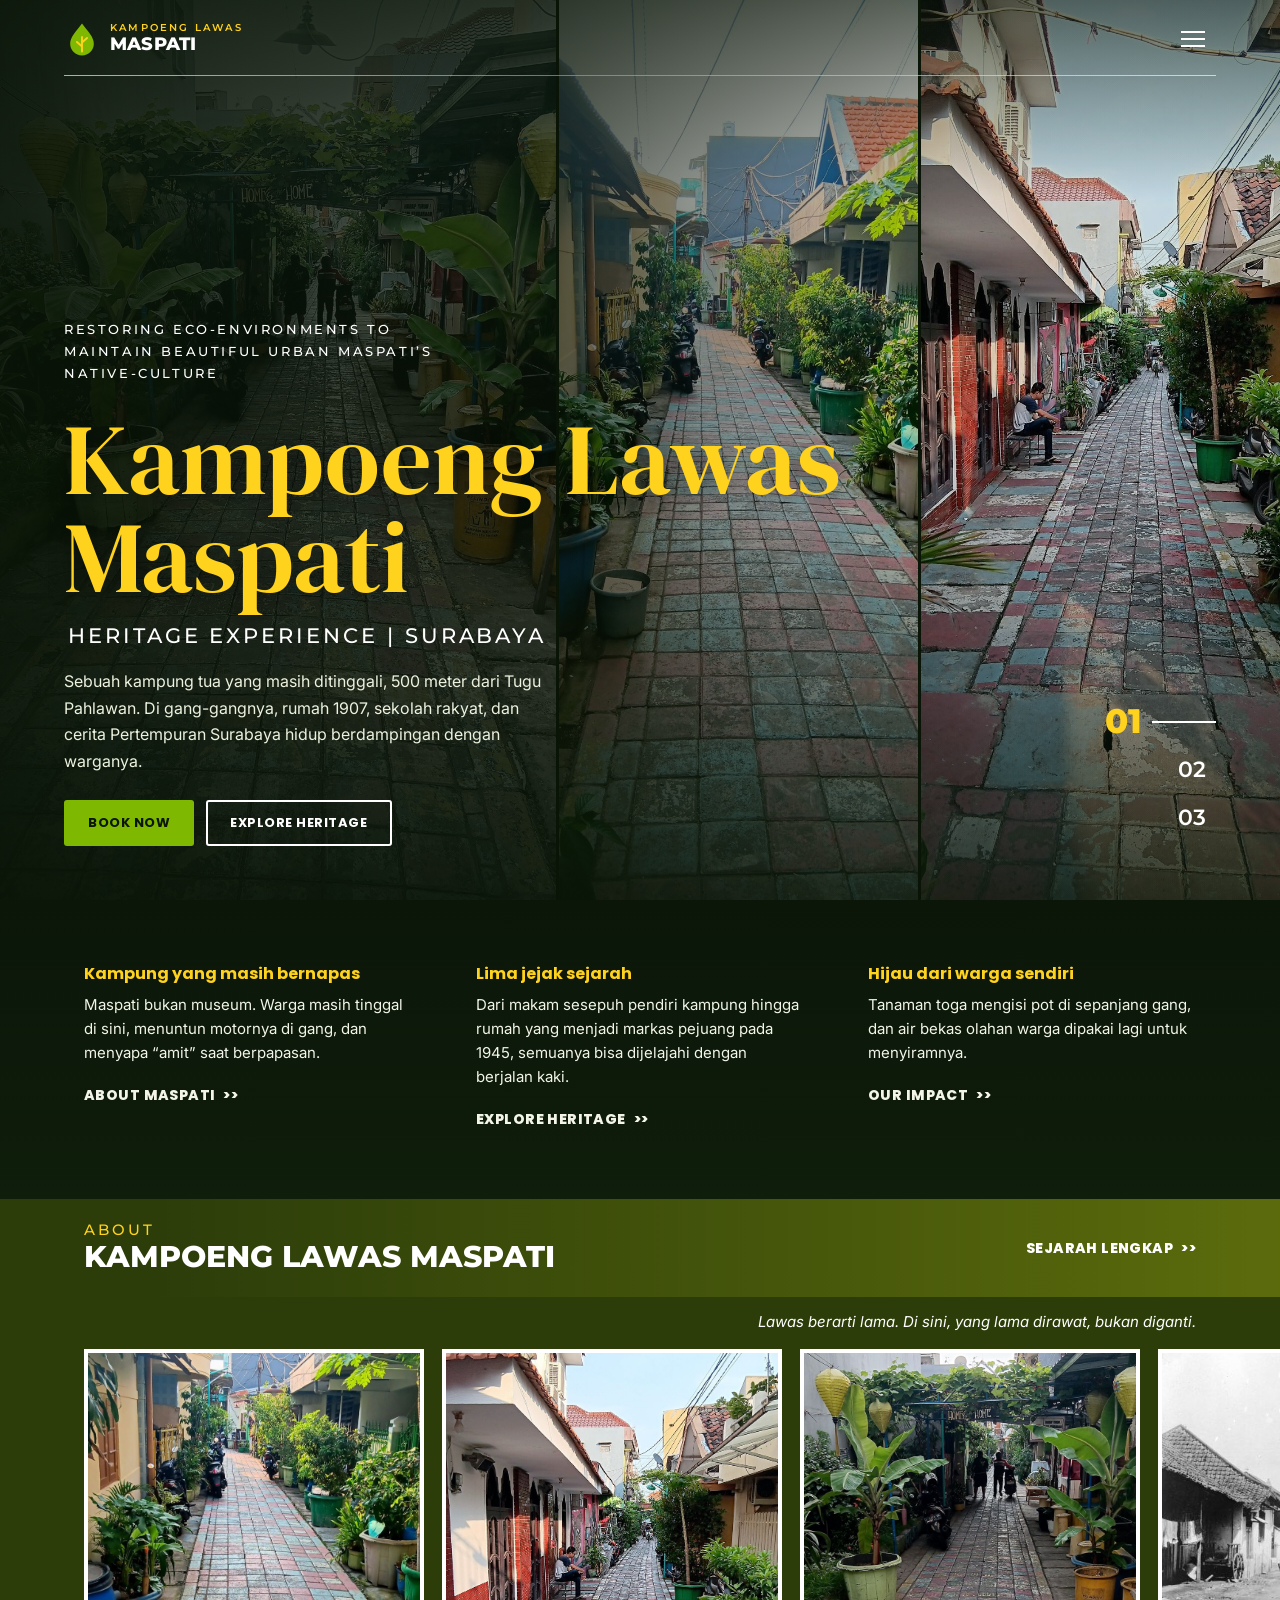
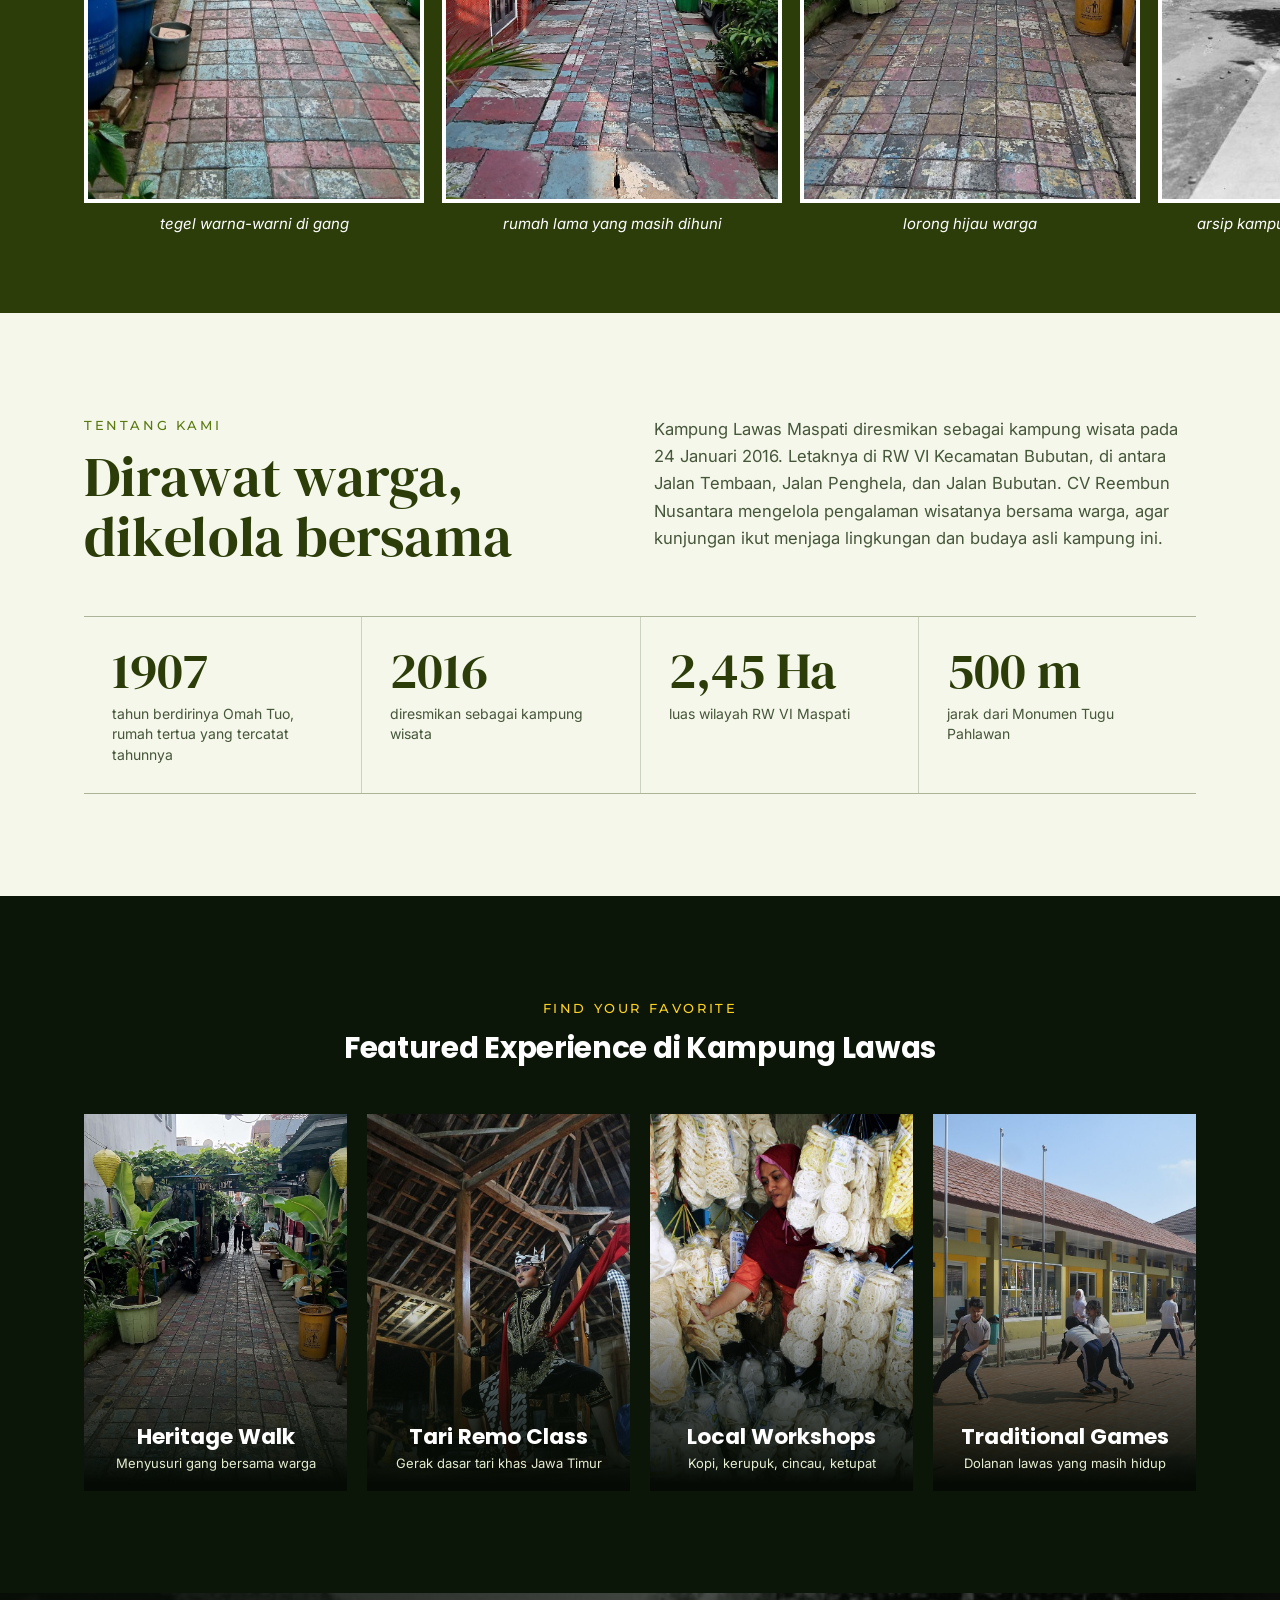
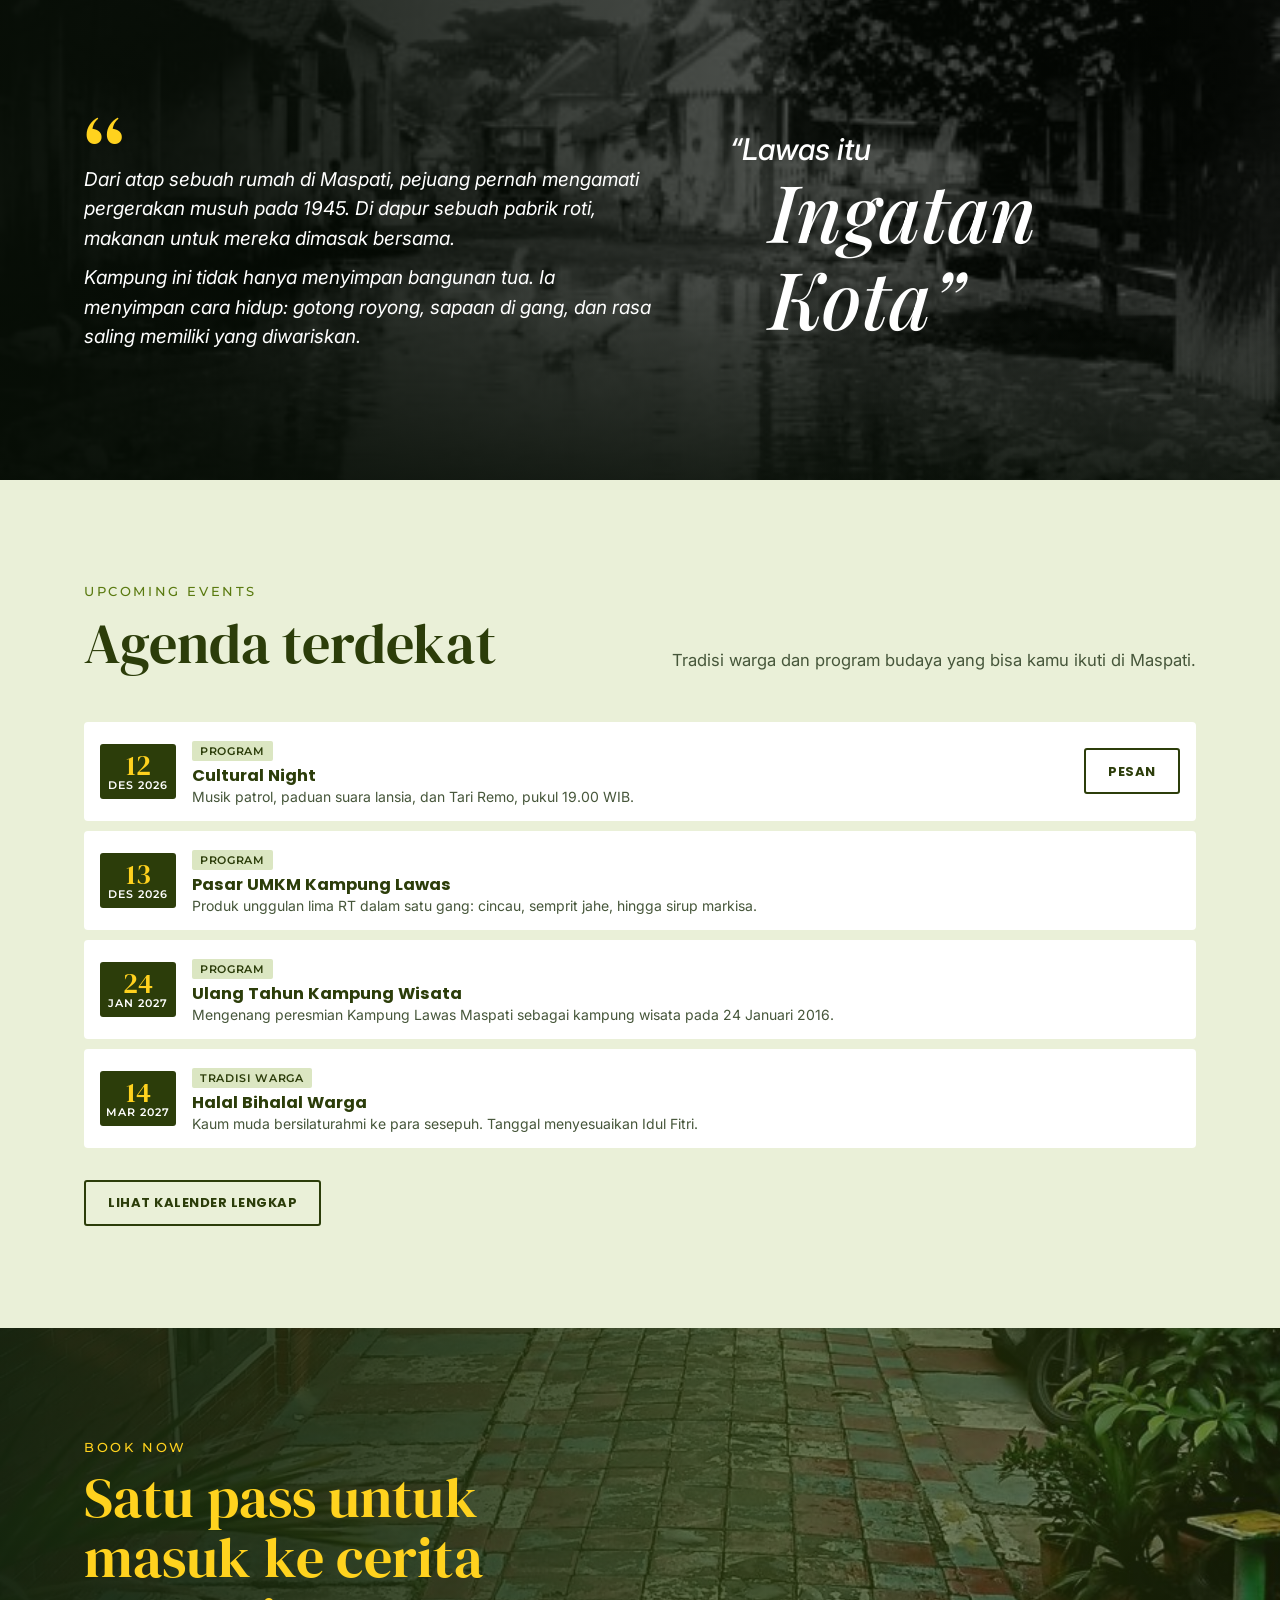
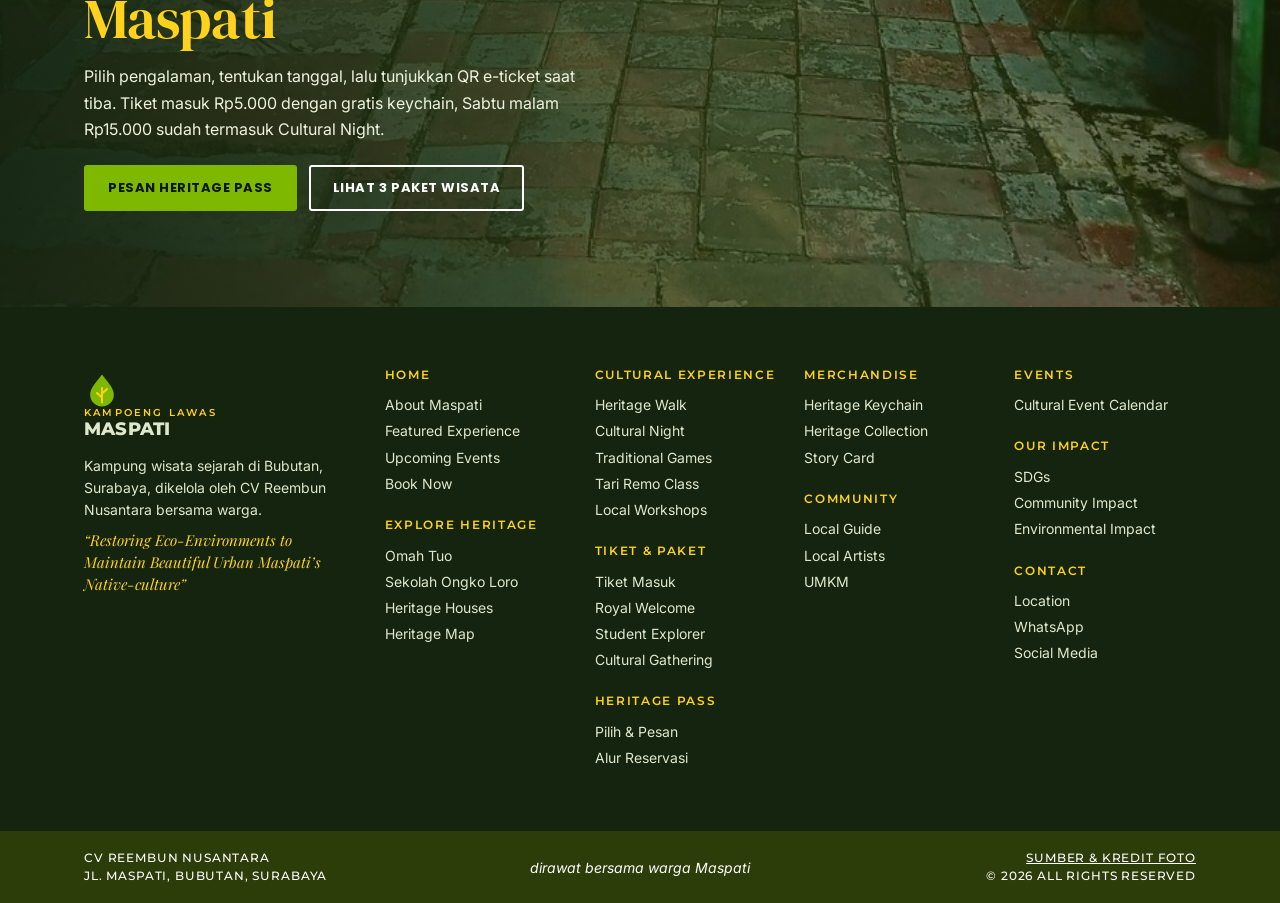
==== commit 2babc032: "Revisi tiket masuk dan tambah halaman Tiket & Paket - Tiket Everyday Rp5.000 (gratis keychain, Mingg" ====
--- a/index.html
+++ b/index.html
@@ -26,6 +26,8 @@
           <ul class="sub"><li><a href="explore.html#omah-tuo">Omah Tuo</a></li><li><a href="explore.html#ongko-loro">Sekolah Ongko Loro</a></li><li><a href="explore.html#houses">Heritage Houses</a></li><li><a href="explore.html#map">Heritage Map</a></li></ul></li>
         <li class="nav-item"><a class="nav-link" href="experience.html">Cultural Experience</a>
           <ul class="sub"><li><a href="experience.html#walk">Heritage Walk</a></li><li><a href="experience.html#night">Cultural Night</a></li><li><a href="experience.html#games">Traditional Games</a></li><li><a href="experience.html#remo">Tari Remo Class</a></li><li><a href="experience.html#workshops">Local Workshops</a></li></ul></li>
+        <li class="nav-item"><a class="nav-link" href="paket.html">Tiket &amp; Paket</a>
+          <ul class="sub"><li><a href="paket.html#tiket">Tiket Masuk</a></li><li><a href="paket.html#royal">Royal Welcome</a></li><li><a href="paket.html#student">Student Explorer</a></li><li><a href="paket.html#gathering">Cultural Gathering</a></li></ul></li>
         <li class="nav-item"><a class="nav-link" href="pass.html">Heritage Pass</a>
           <ul class="sub"><li><a href="pass.html#booking">Pilih & Pesan</a></li><li><a href="pass.html#alur">Alur Reservasi</a></li></ul></li>
         <li class="nav-item"><a class="nav-link" href="merchandise.html">Merchandise</a>
@@ -134,8 +136,8 @@
   <div class="wrap reveal">
     <p class="eyebrow" style="color:var(--gold);margin-bottom:10px">Book now</p>
     <h2 class="title">Satu pass untuk masuk ke cerita Maspati</h2>
-    <p>Pilih pengalaman, tentukan tanggal, lalu tunjukkan QR e-ticket saat tiba. Heritage Walk mulai Rp5.000 per orang.</p>
-    <a class="btn btn--lime" href="pass.html">Pesan Heritage Pass</a>
+    <p>Pilih pengalaman, tentukan tanggal, lalu tunjukkan QR e-ticket saat tiba. Tiket masuk Rp5.000 dengan gratis keychain, Sabtu malam Rp15.000 sudah termasuk Cultural Night.</p>
+    <div class="btns"><a class="btn btn--lime" href="pass.html">Pesan Heritage Pass</a><a class="btn btn--line" href="paket.html">Lihat 3 paket wisata</a></div>
   </div>
 </section>
 </main>
@@ -147,7 +149,7 @@
       <em>“Restoring Eco-Environments to Maintain Beautiful Urban Maspati’s Native-culture”</em>
     </div>
     <div><h2>Home</h2><a href="index.html#about">About Maspati</a><a href="index.html#featured">Featured Experience</a><a href="index.html#upcoming">Upcoming Events</a><a href="index.html#book">Book Now</a><h2>Explore Heritage</h2><a href="explore.html#omah-tuo">Omah Tuo</a><a href="explore.html#ongko-loro">Sekolah Ongko Loro</a><a href="explore.html#houses">Heritage Houses</a><a href="explore.html#map">Heritage Map</a></div>
-    <div><h2>Cultural Experience</h2><a href="experience.html#walk">Heritage Walk</a><a href="experience.html#night">Cultural Night</a><a href="experience.html#games">Traditional Games</a><a href="experience.html#remo">Tari Remo Class</a><a href="experience.html#workshops">Local Workshops</a><h2>Heritage Pass</h2><a href="pass.html#booking">Pilih & Pesan</a><a href="pass.html#alur">Alur Reservasi</a></div>
+    <div><h2>Cultural Experience</h2><a href="experience.html#walk">Heritage Walk</a><a href="experience.html#night">Cultural Night</a><a href="experience.html#games">Traditional Games</a><a href="experience.html#remo">Tari Remo Class</a><a href="experience.html#workshops">Local Workshops</a><h2>Tiket &amp; Paket</h2><a href="paket.html#tiket">Tiket Masuk</a><a href="paket.html#royal">Royal Welcome</a><a href="paket.html#student">Student Explorer</a><a href="paket.html#gathering">Cultural Gathering</a><h2>Heritage Pass</h2><a href="pass.html#booking">Pilih & Pesan</a><a href="pass.html#alur">Alur Reservasi</a></div>
     <div><h2>Merchandise</h2><a href="merchandise.html#keychain">Heritage Keychain</a><a href="merchandise.html#collection">Heritage Collection</a><a href="merchandise.html#story">Story Card</a><h2>Community</h2><a href="community.html#guide">Local Guide</a><a href="community.html#artists">Local Artists</a><a href="community.html#umkm">UMKM</a></div>
     <div><h2>Events</h2><a href="events.html#calendar">Cultural Event Calendar</a><h2>Our Impact</h2><a href="impact.html#sdgs">SDGs</a><a href="impact.html#community">Community Impact</a><a href="impact.html#environment">Environmental Impact</a><h2>Contact</h2><a href="contact.html#location">Location</a><a href="contact.html#whatsapp">WhatsApp</a><a href="contact.html#social">Social Media</a></div>
   </div></div>
--- a/css/style.css
+++ b/css/style.css
@@ -100,7 +100,7 @@
 .burger[aria-expanded="true"] span:nth-child(1){transform:translateY(7px) rotate(45deg)}
 .burger[aria-expanded="true"] span:nth-child(2){opacity:0}
 .burger[aria-expanded="true"] span:nth-child(3){transform:translateY(-7px) rotate(-45deg)}
-@media (max-width:1240px){
+@media (max-width:1340px){
   .burger{display:block}
   .header-cta{display:none}
   .nav{position:fixed;inset:var(--header) 0 0;margin:0;background:var(--forest-900);overflow-y:auto;padding:12px var(--gutter) 40px;transform:translateX(100%);visibility:hidden;transition:transform .25s,visibility .25s}
@@ -422,6 +422,43 @@
 .js .reveal.in{opacity:1;transform:none}
 
 /* ---------- responsif ---------- */
+/* ---------- tiket & paket ---------- */
+.card--hl{box-shadow:inset 0 0 0 3px var(--gold)}
+.facts{display:grid;grid-template-columns:repeat(4,minmax(0,1fr));gap:1px;margin:0 0 clamp(22px,3vw,34px);background:rgba(44,61,10,.2);border-block:1px solid rgba(44,61,10,.2)}
+.facts div{background:var(--sage-50);padding:16px clamp(14px,2vw,22px)}
+.facts dt{font:600 11px/1.3 var(--label);letter-spacing:.12em;text-transform:uppercase;color:var(--leaf-600)}
+.facts dd{margin:6px 0 0;font:700 clamp(18px,2vw,23px)/1.2 var(--head);color:var(--moss-800)}
+.facts dd small{display:block;font:400 13px/1.4 var(--body);color:var(--ink-soft);margin-top:3px}
+.pk{display:grid;grid-template-columns:minmax(0,1.5fr) minmax(0,1fr);gap:clamp(22px,3.4vw,44px);align-items:start}
+.pk-h{font:700 18px/1.3 var(--head);color:var(--moss-800);margin-bottom:8px}
+.pk-h small{font:400 14px var(--body);color:var(--ink-soft)}
+.pk .hint{margin-bottom:10px}
+.pk-side{display:grid;gap:16px;justify-items:start}
+.pk-box{background:#fff;border-radius:4px;padding:18px 20px;width:100%}
+.pk-box p{font-size:15px;line-height:1.55;color:var(--ink-soft)}
+.pk-box--addon{border-left:4px solid var(--gold)}
+.ws-list{display:grid;gap:10px;margin-bottom:10px}
+.ws-list li{font-size:14.5px;line-height:1.45;color:var(--ink-soft);padding-left:14px;border-left:3px solid var(--lime-500)}
+.ws-list b{display:block;color:var(--moss-800);font:600 15px/1.3 var(--head)}
+table.rd td:first-child{white-space:nowrap;font-weight:600;color:var(--moss-800)}
+table.rd td:last-child{white-space:nowrap}
+table.rd td small{display:block;font-size:13.5px;line-height:1.45;color:var(--ink-soft);margin-top:2px}
+table.rd .tot-row td{background:var(--sage-100)}
+table.cmp td:first-child{white-space:nowrap}
+.ws-pick{display:grid;grid-template-columns:repeat(2,minmax(0,1fr));gap:8px}
+.ws-pick label{display:flex;align-items:center;gap:9px;min-height:44px;padding:8px 12px;border:2px solid var(--sage-200);border-radius:3px;font:400 14px/1.3 var(--body);color:var(--ink);cursor:pointer}
+.ws-pick label:has(input:checked){border-color:var(--moss-800);background:var(--sage-50)}
+.field .ws-pick input,.field .pkg input{width:18px;height:18px;min-height:0;padding:0;margin:0;flex:none;accent-color:var(--moss-800)}
+.field .pkg input{margin-top:2px}
+.day-note{display:block;padding:9px 11px;background:#fff6cc;border-left:4px solid var(--gold);color:var(--ink)}
+@media (max-width:1000px){
+  .pk{grid-template-columns:minmax(0,1fr)}
+  .facts{grid-template-columns:repeat(2,minmax(0,1fr))}
+}
+@media (max-width:520px){
+  .ws-pick{grid-template-columns:minmax(0,1fr)}
+}
+
 @media (max-width:1000px){
   .places,.grid-4{grid-template-columns:repeat(2,minmax(0,1fr))}
   .grid-3{grid-template-columns:repeat(2,minmax(0,1fr))}
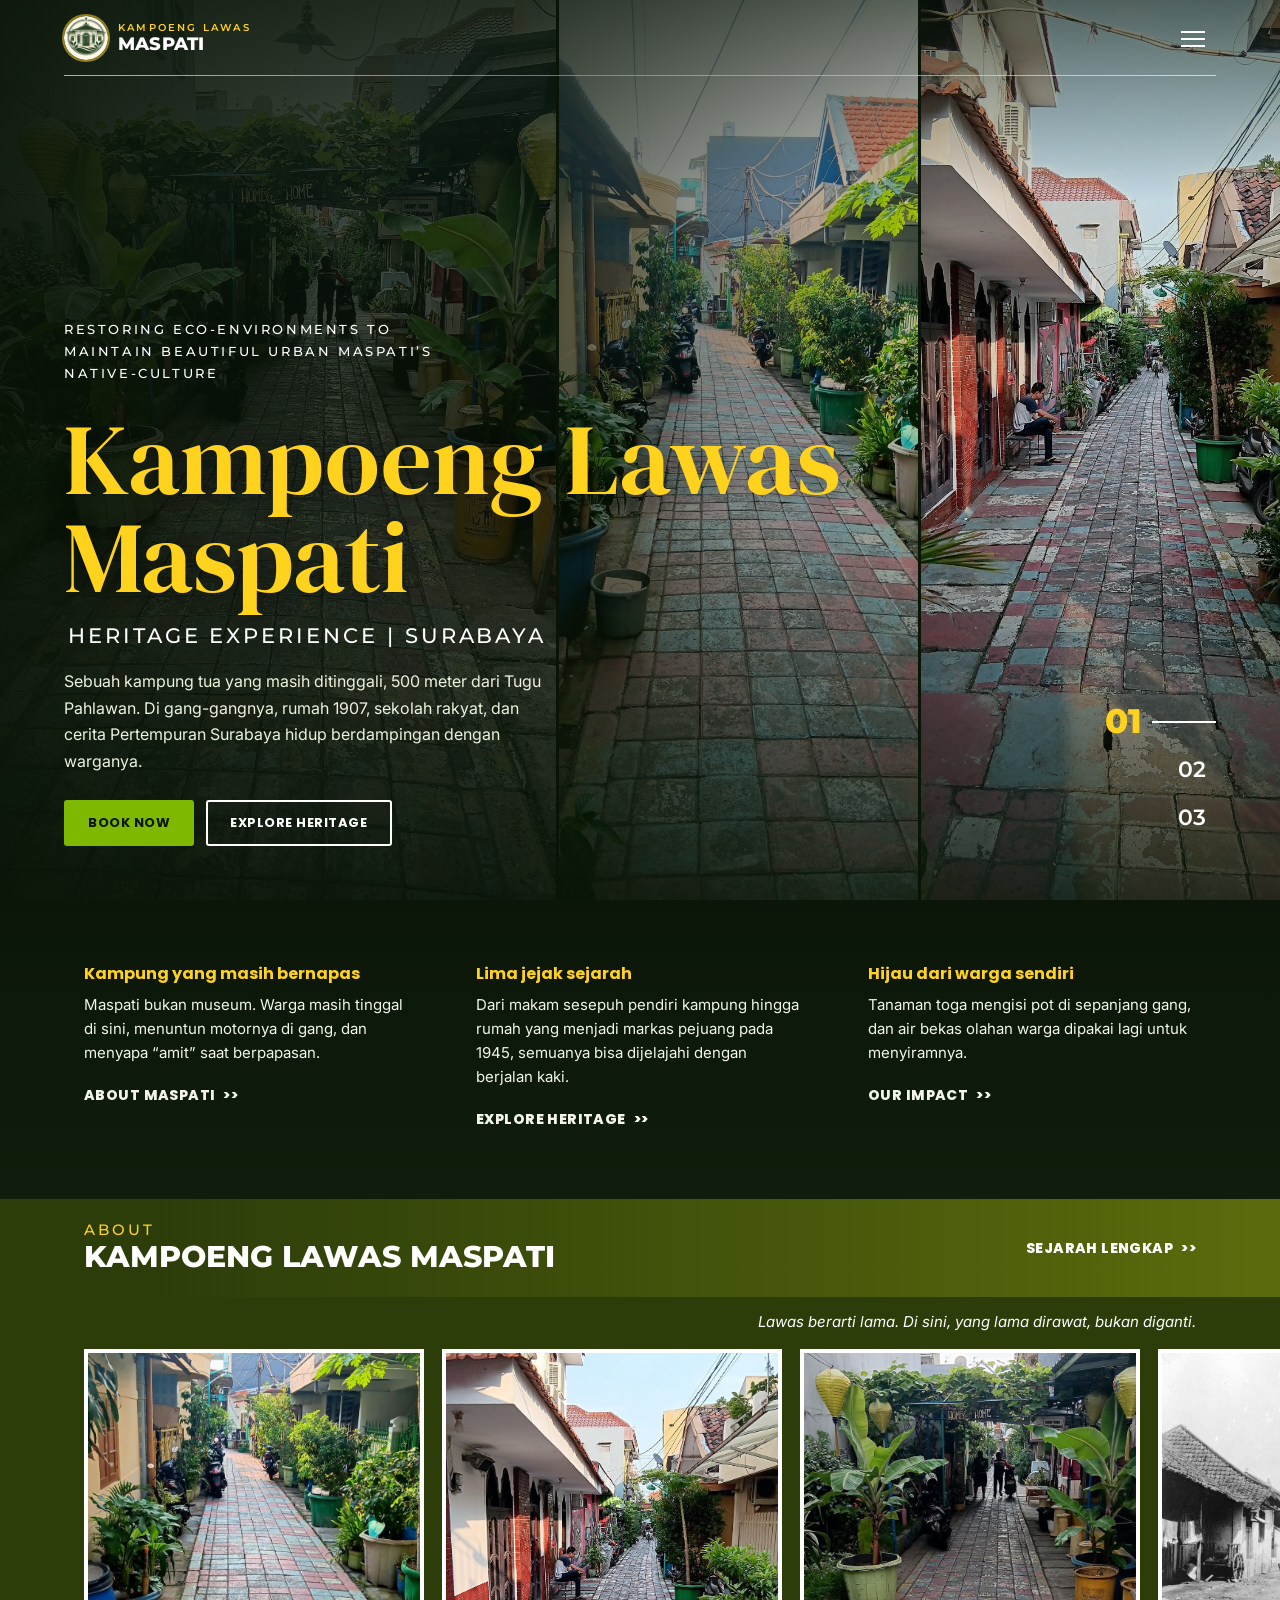
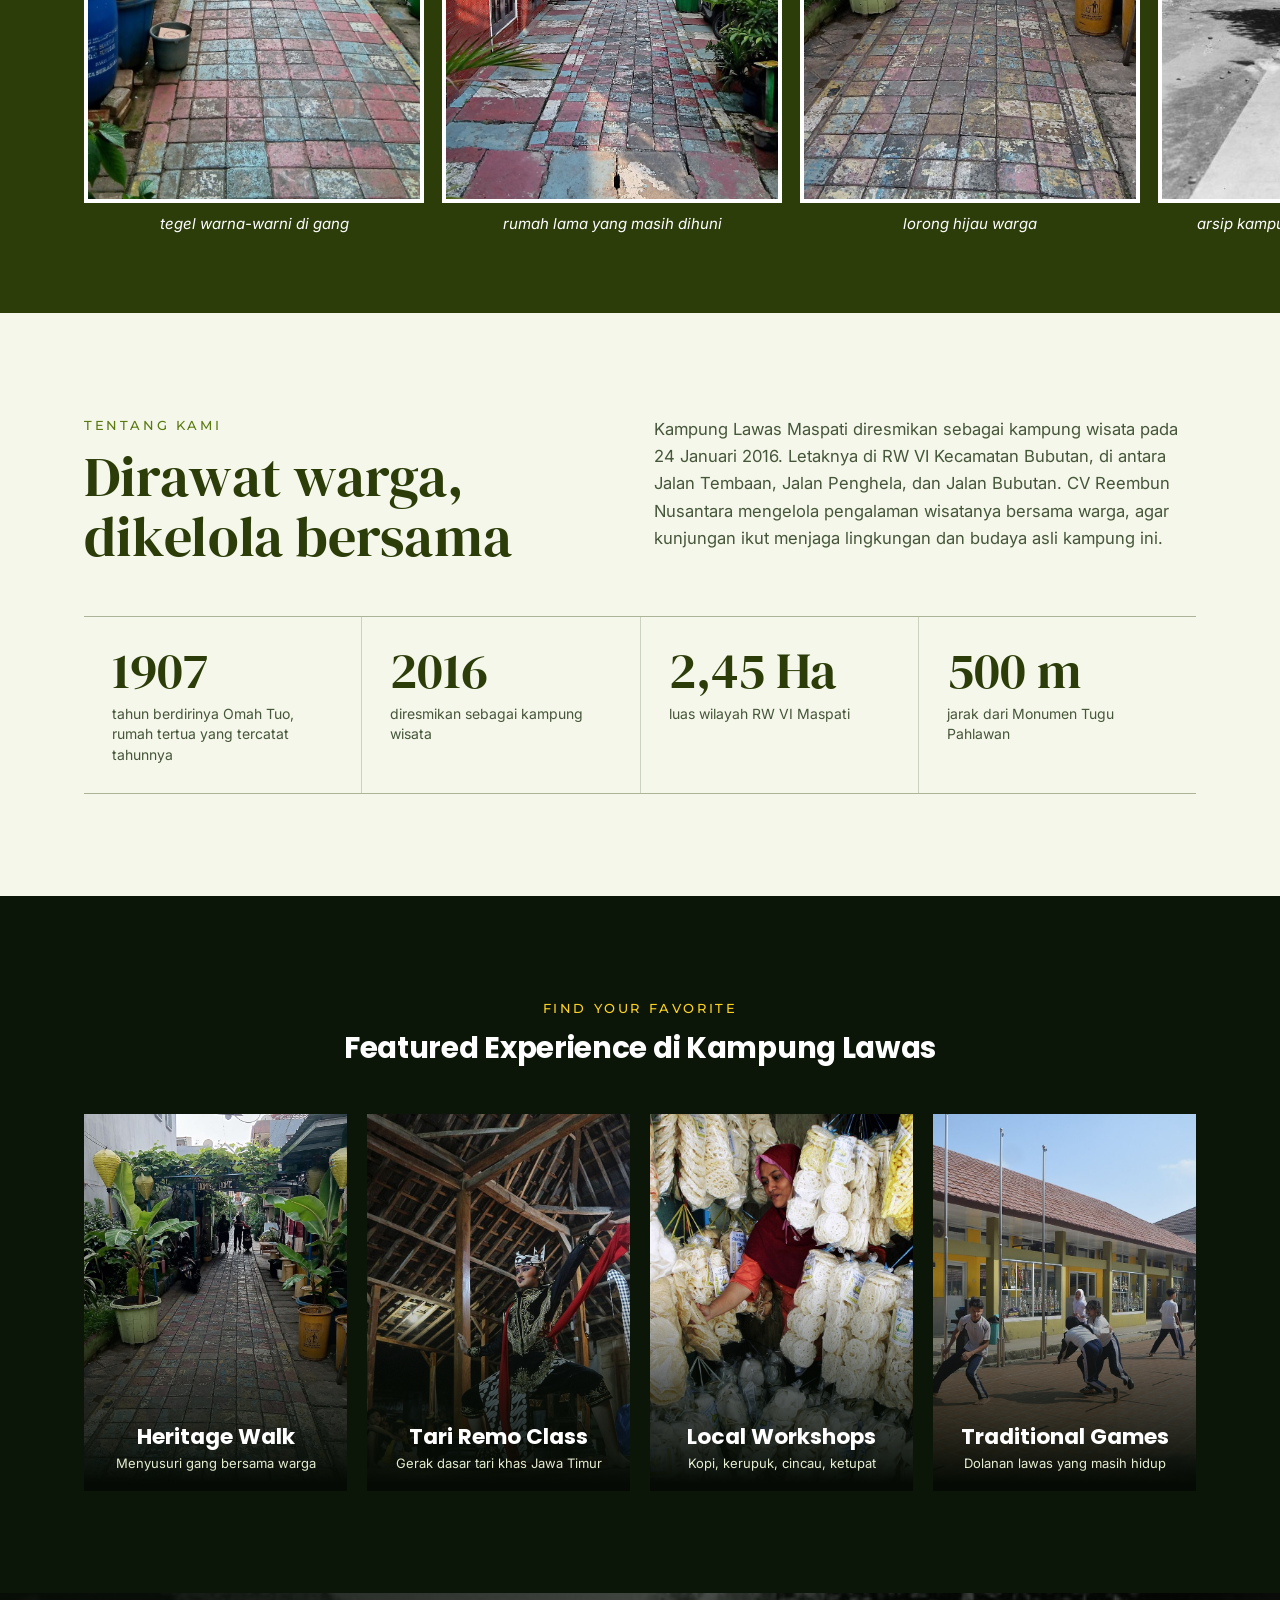
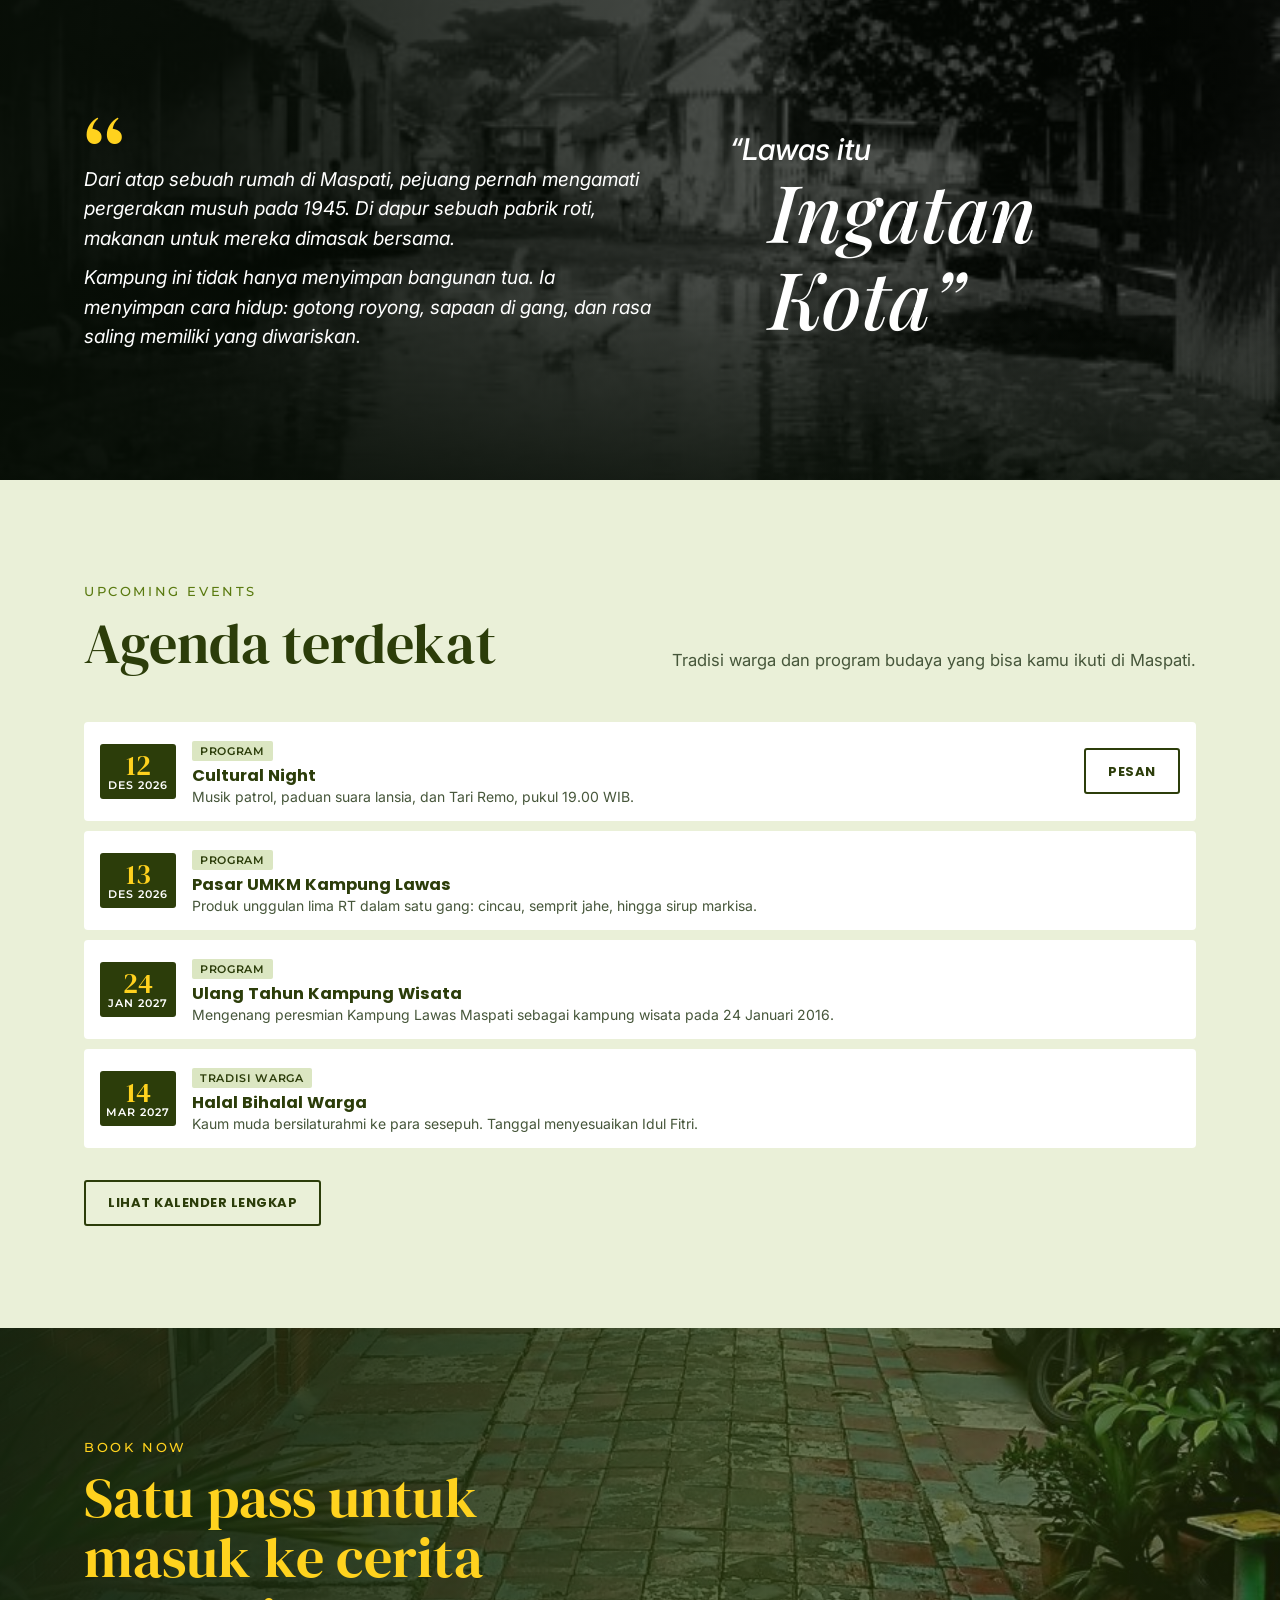
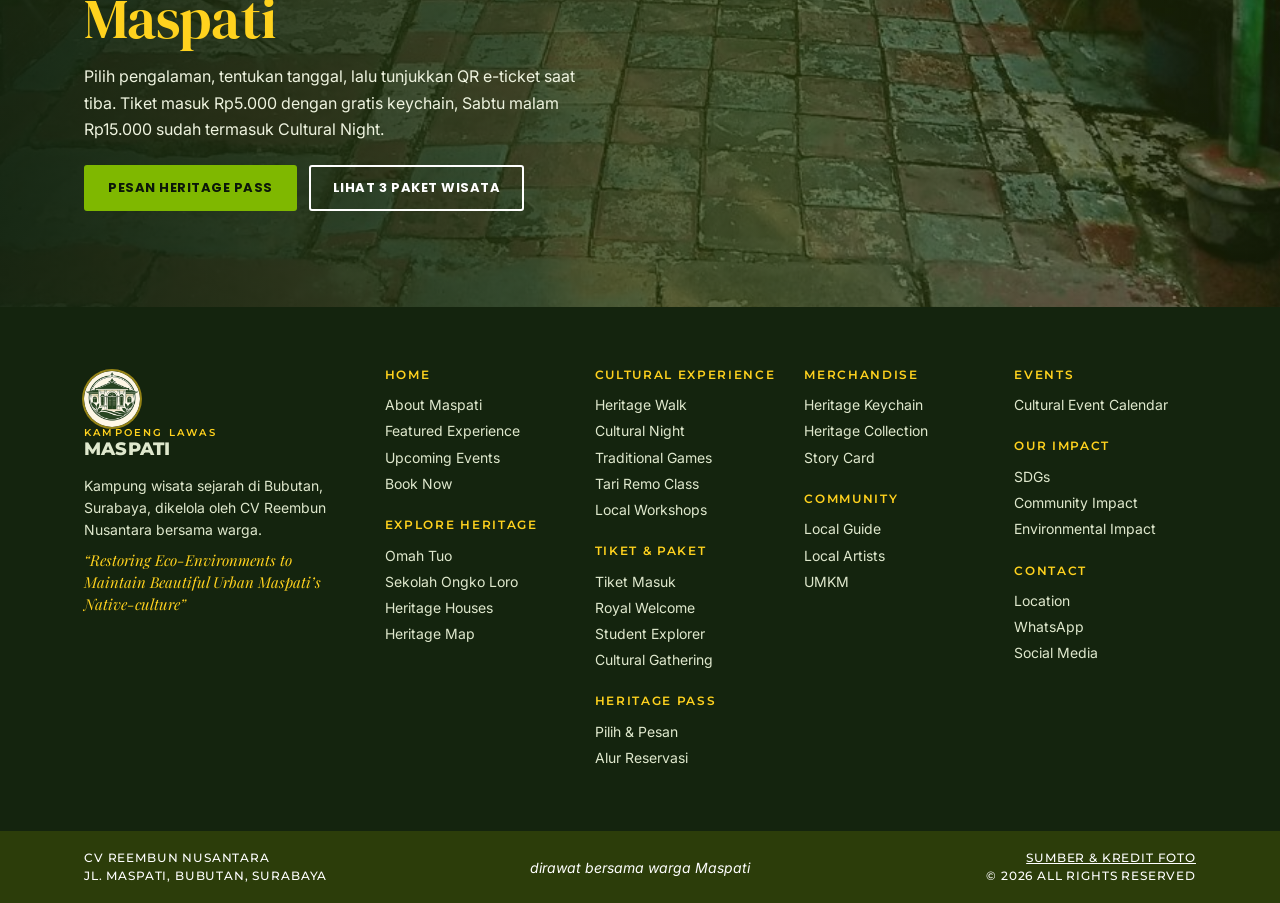
==== commit 9717286e: "Ganti logo dengan logo CV Reembun Nusantara - Logo bulat di header, footer, dan favicon semua halama" ====
--- a/index.html
+++ b/index.html
@@ -5,7 +5,8 @@
 <meta name="viewport" content="width=device-width, initial-scale=1">
 <title>Kampoeng Lawas Maspati | Heritage Experience Surabaya</title>
 <meta name="description" content="Kampung wisata sejarah di jantung Surabaya, dikelola CV Reembun Nusantara. Jelajahi Omah Tuo, Sekolah Ongko Loro, dan budaya warga Maspati.">
-<link rel="icon" href="assets/favicon.svg" type="image/svg+xml">
+<link rel="icon" href="assets/favicon.png" type="image/png">
+<link rel="apple-touch-icon" href="assets/logo.png">
 <link rel="preconnect" href="https://fonts.googleapis.com">
 <link rel="preconnect" href="https://fonts.gstatic.com" crossorigin>
 <link href="https://fonts.googleapis.com/css2?family=DM+Serif+Display&family=Inter:ital,wght@0,400;0,600;1,400;1,500&family=Montserrat:wght@400;500;600;700;800&family=Playfair+Display:ital,wght@1,500&family=Poppins:wght@600;700;800&display=swap" rel="stylesheet">
@@ -16,7 +17,7 @@
 <a class="skip" href="#isi">Lewati ke isi</a>
 <header class="site-header">
   <div class="header-in">
-    <a class="brand" href="index.html" aria-label="Kampoeng Lawas Maspati, beranda"><svg viewBox="0 0 64 64" aria-hidden="true"><path d="M32 6C21 21 11 30 11 42a21 21 0 0 0 42 0C53 30 43 21 32 6Z" fill="#7fb800"/><path d="M32 56V30m0 10 9-8m-9 15-9-8" fill="none" stroke="#ffd21e" stroke-width="3.4" stroke-linecap="round"/></svg><span><small>Kampoeng Lawas</small><b>Maspati</b></span></a>
+    <a class="brand" href="index.html" aria-label="Kampoeng Lawas Maspati, beranda"><img class="brand-logo" src="assets/logo.png" alt="" width="44" height="44"><span><small>Kampoeng Lawas</small><b>Maspati</b></span></a>
     <button class="burger" type="button" aria-label="Buka menu" aria-expanded="false" aria-controls="nav"><span></span><span></span><span></span></button>
     <nav class="nav" id="nav" aria-label="Menu utama">
       <ul class="nav-list">
@@ -144,7 +145,7 @@
 <footer>
   <div class="foot-map"><div class="wrap foot-grid">
     <div class="foot-brand">
-      <a class="brand" href="index.html" aria-label="Beranda"><svg viewBox="0 0 64 64" aria-hidden="true"><path d="M32 6C21 21 11 30 11 42a21 21 0 0 0 42 0C53 30 43 21 32 6Z" fill="#7fb800"/><path d="M32 56V30m0 10 9-8m-9 15-9-8" fill="none" stroke="#ffd21e" stroke-width="3.4" stroke-linecap="round"/></svg><span><small>Kampoeng Lawas</small><b>Maspati</b></span></a>
+      <a class="brand" href="index.html" aria-label="Beranda"><img class="brand-logo" src="assets/logo.png" alt="" width="44" height="44"><span><small>Kampoeng Lawas</small><b>Maspati</b></span></a>
       <p>Kampung wisata sejarah di Bubutan, Surabaya, dikelola oleh CV Reembun Nusantara bersama warga.</p>
       <em>“Restoring Eco-Environments to Maintain Beautiful Urban Maspati’s Native-culture”</em>
     </div>
--- a/css/style.css
+++ b/css/style.css
@@ -81,6 +81,8 @@
 .header-in{display:flex;align-items:center;gap:20px;min-height:var(--header);padding-inline:var(--gutter);max-width:1560px;margin-inline:auto}
 .brand{display:flex;align-items:center;gap:10px;text-decoration:none;flex:none}
 .brand svg{width:36px;height:36px}
+.brand-logo{width:44px;height:44px;border-radius:50%;flex:none;box-shadow:0 0 0 2px rgba(255,210,30,.55)}
+.foot-brand .brand-logo{width:56px;height:56px}
 .brand small{display:block;font:600 10px/1.2 var(--label);letter-spacing:.22em;color:var(--gold);text-transform:uppercase}
 .brand b{display:block;font:800 18px/1.15 var(--label);letter-spacing:.01em;text-transform:uppercase}
 .nav{margin-left:auto}
